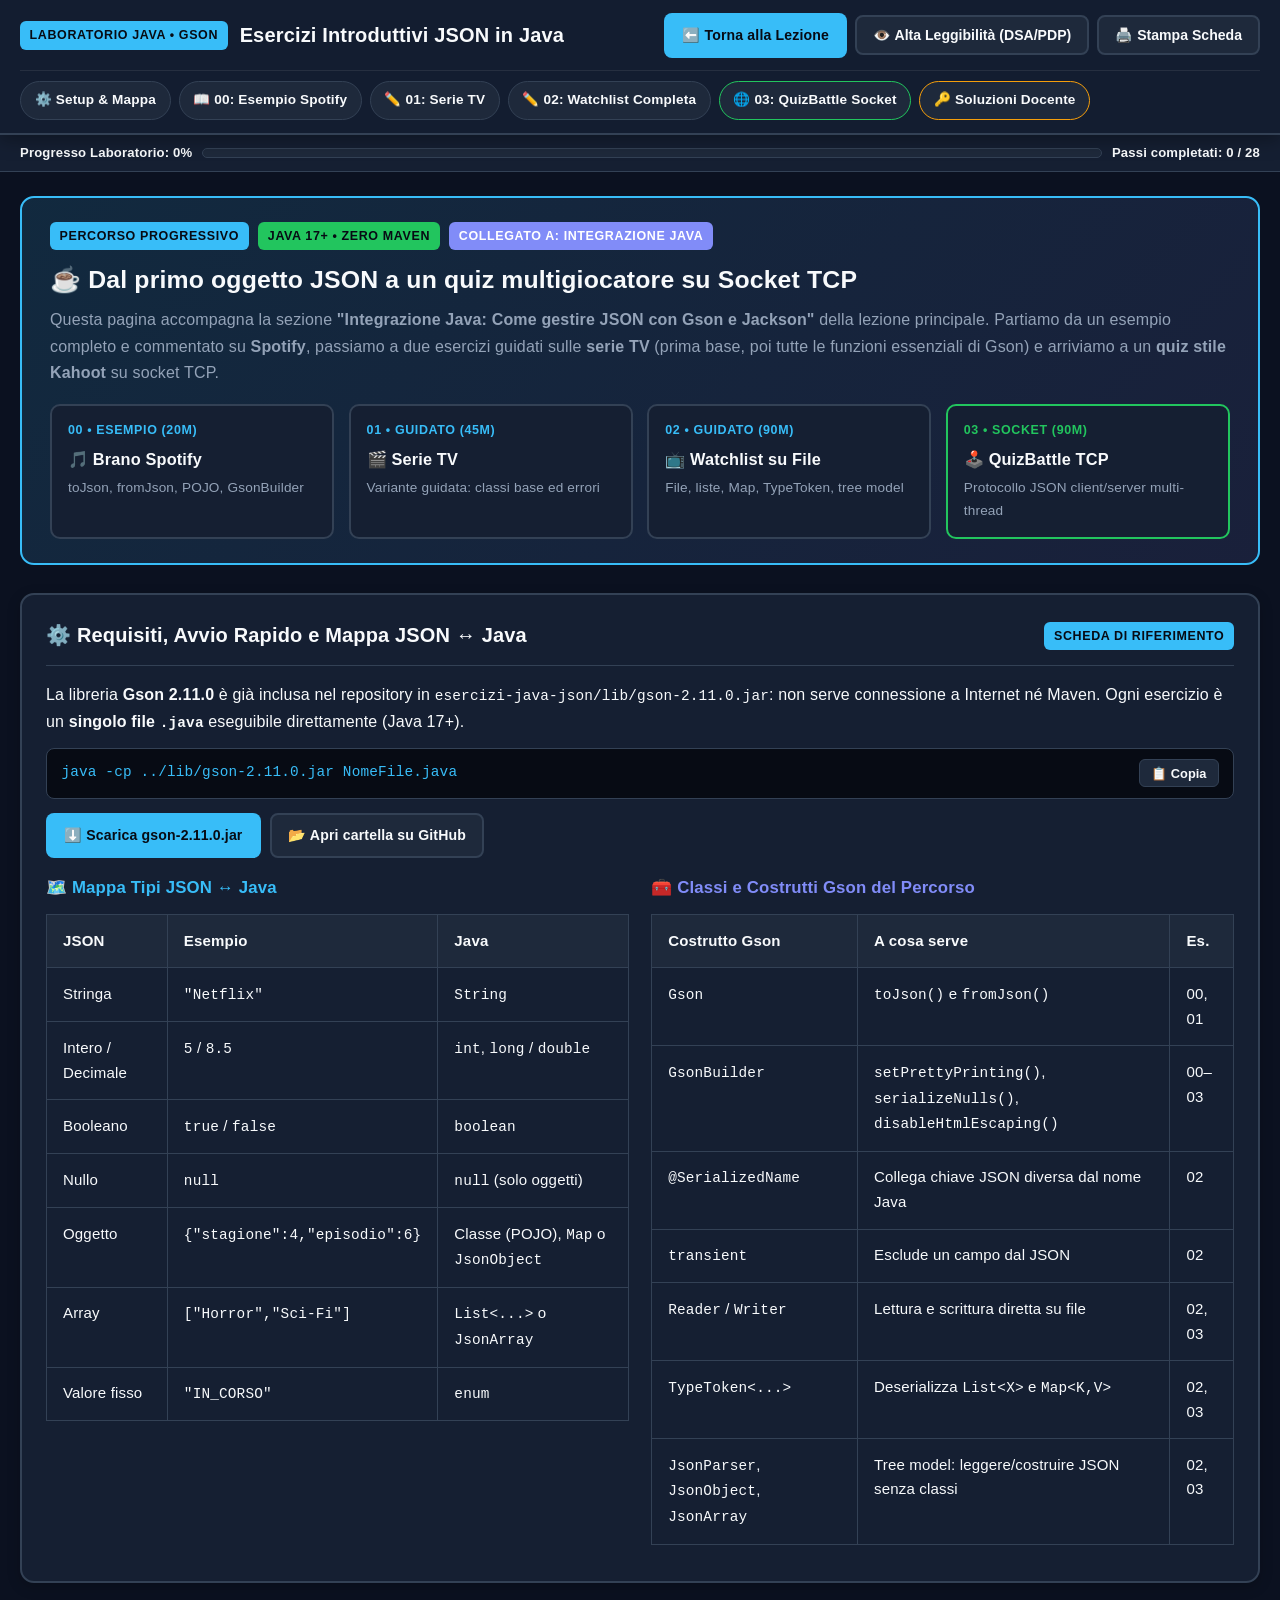
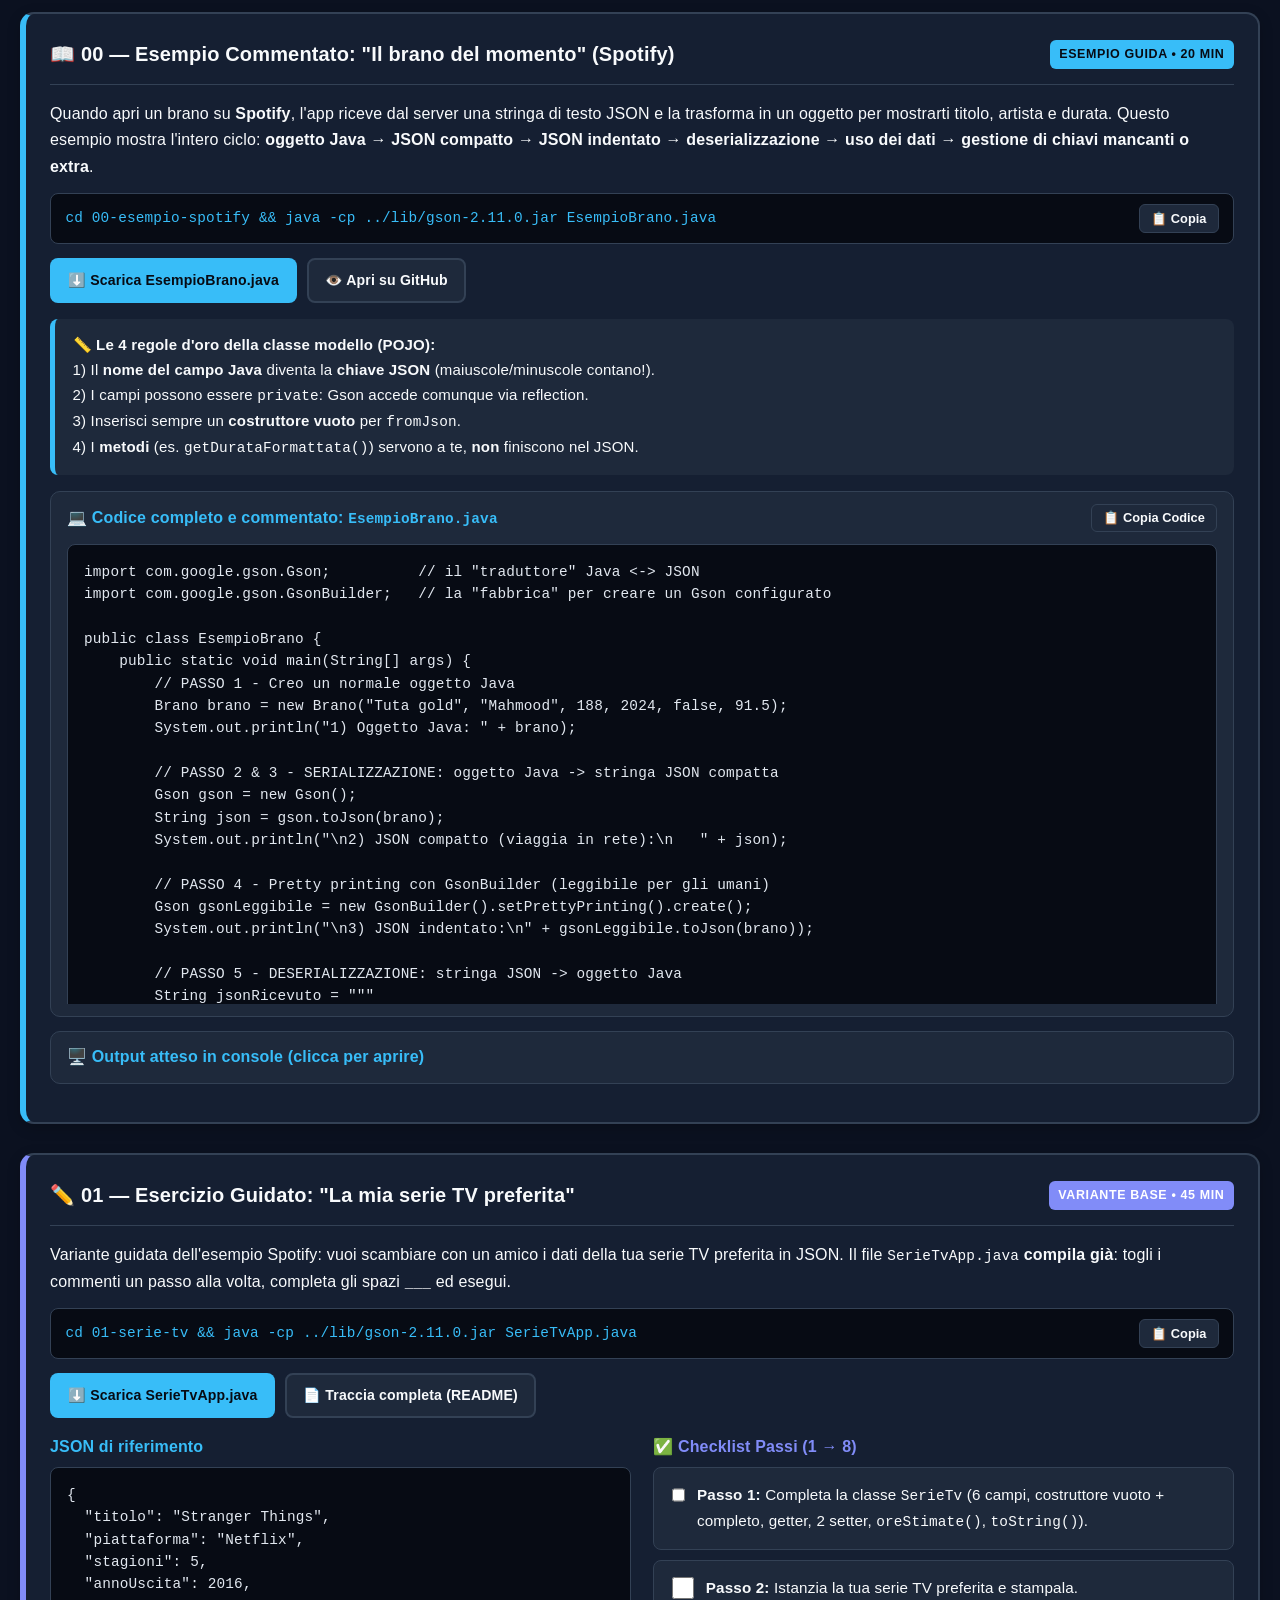
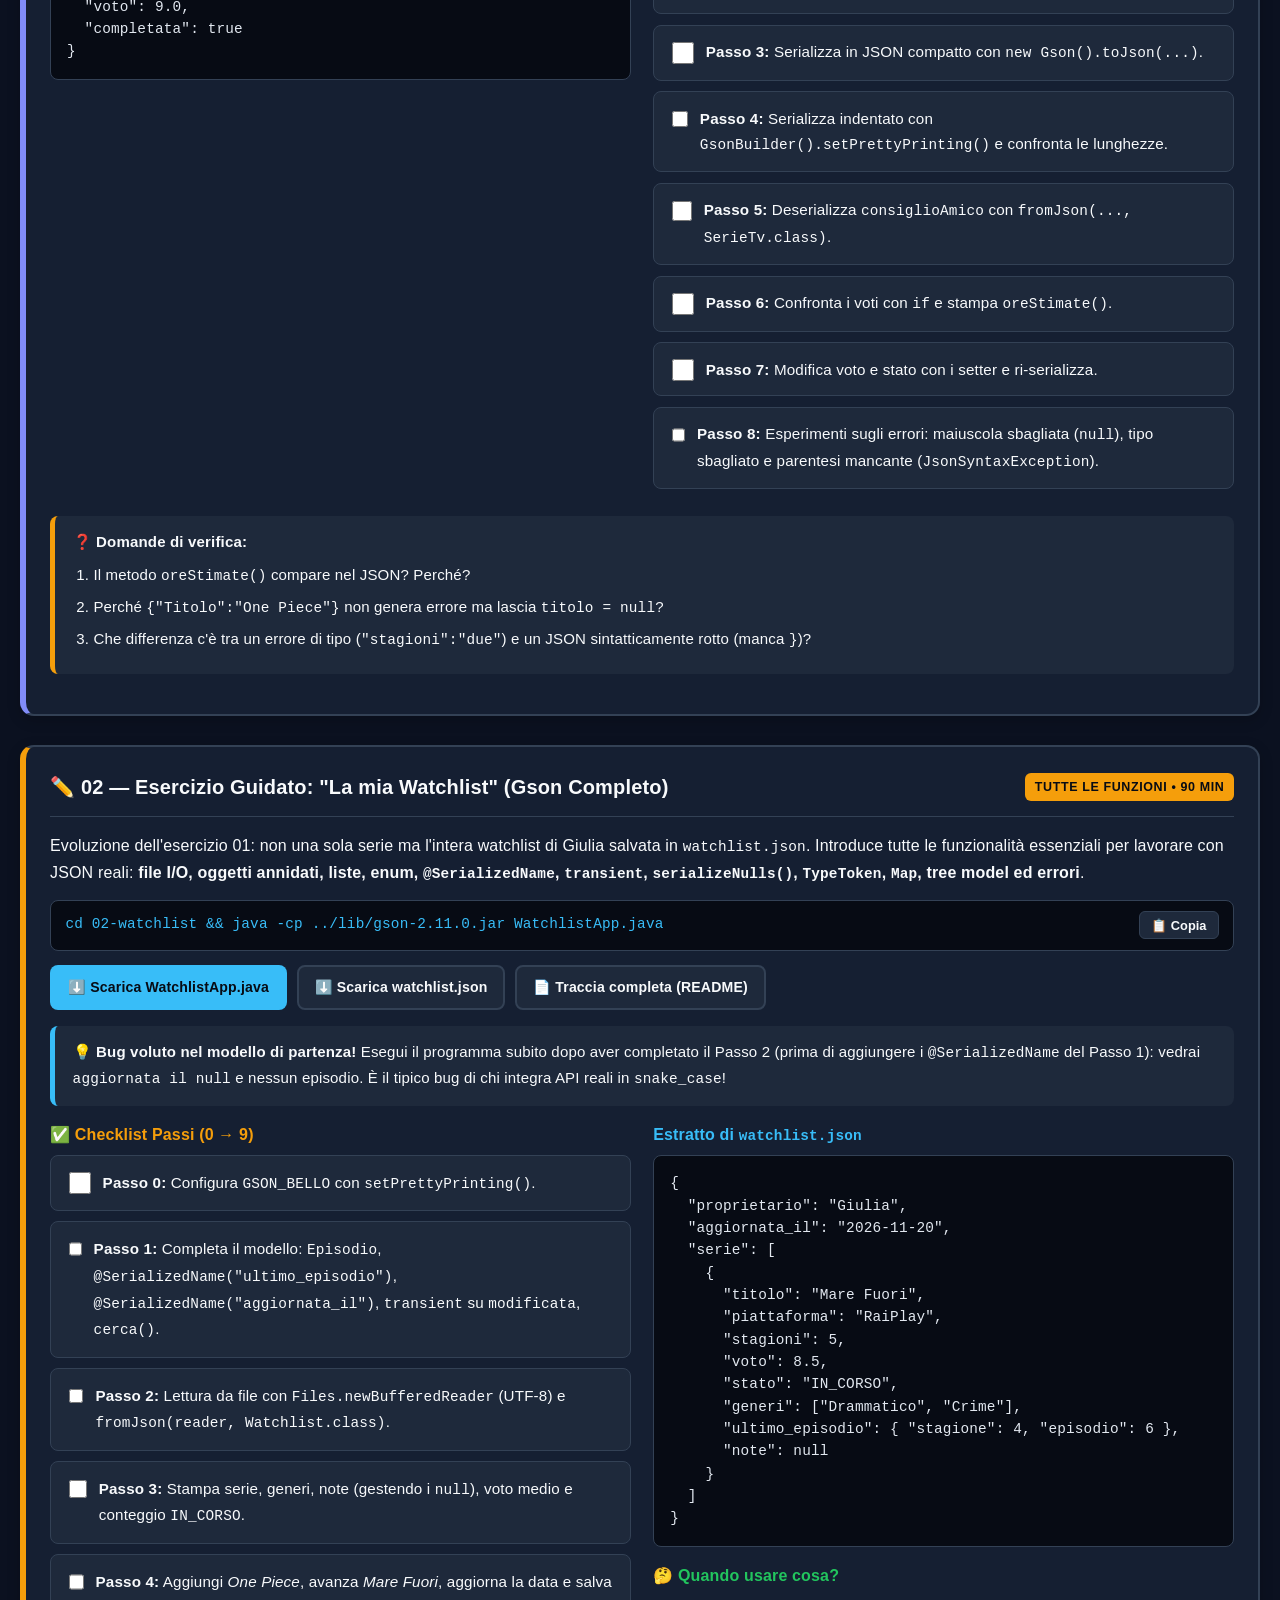
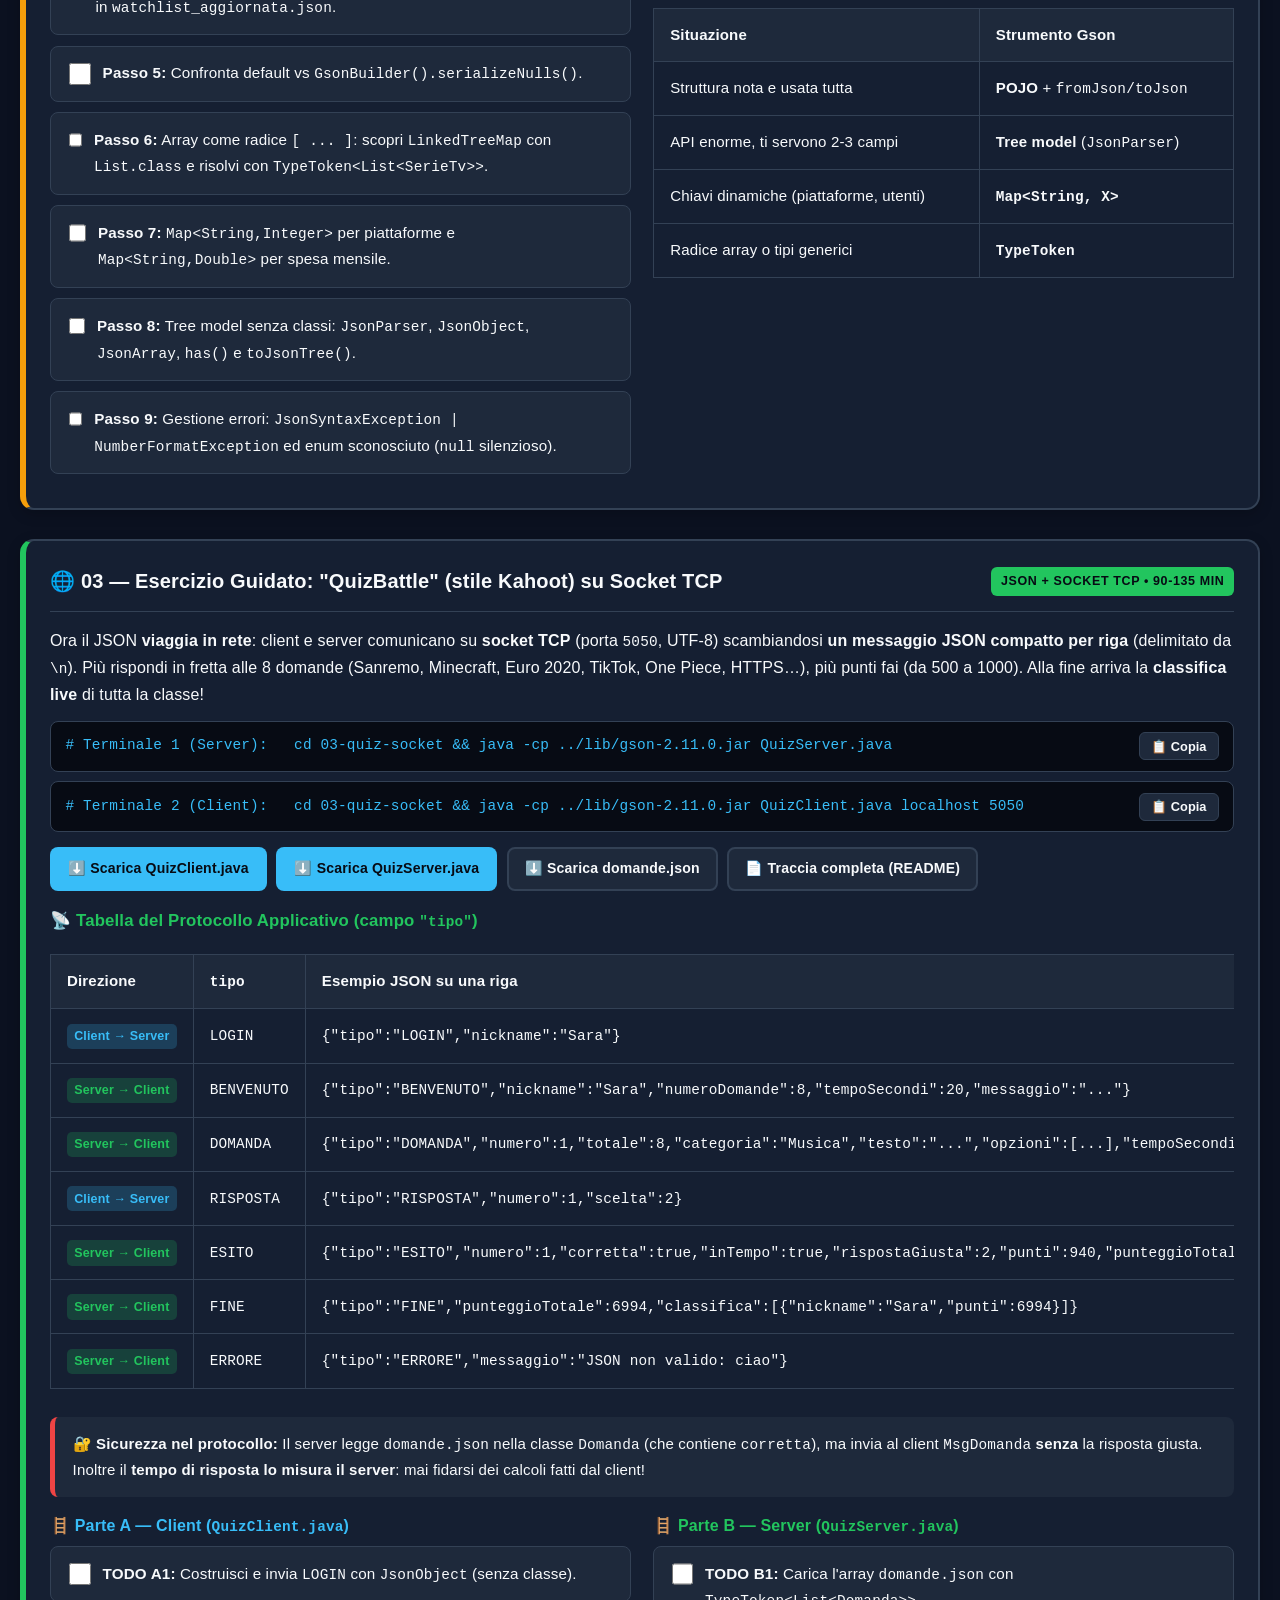
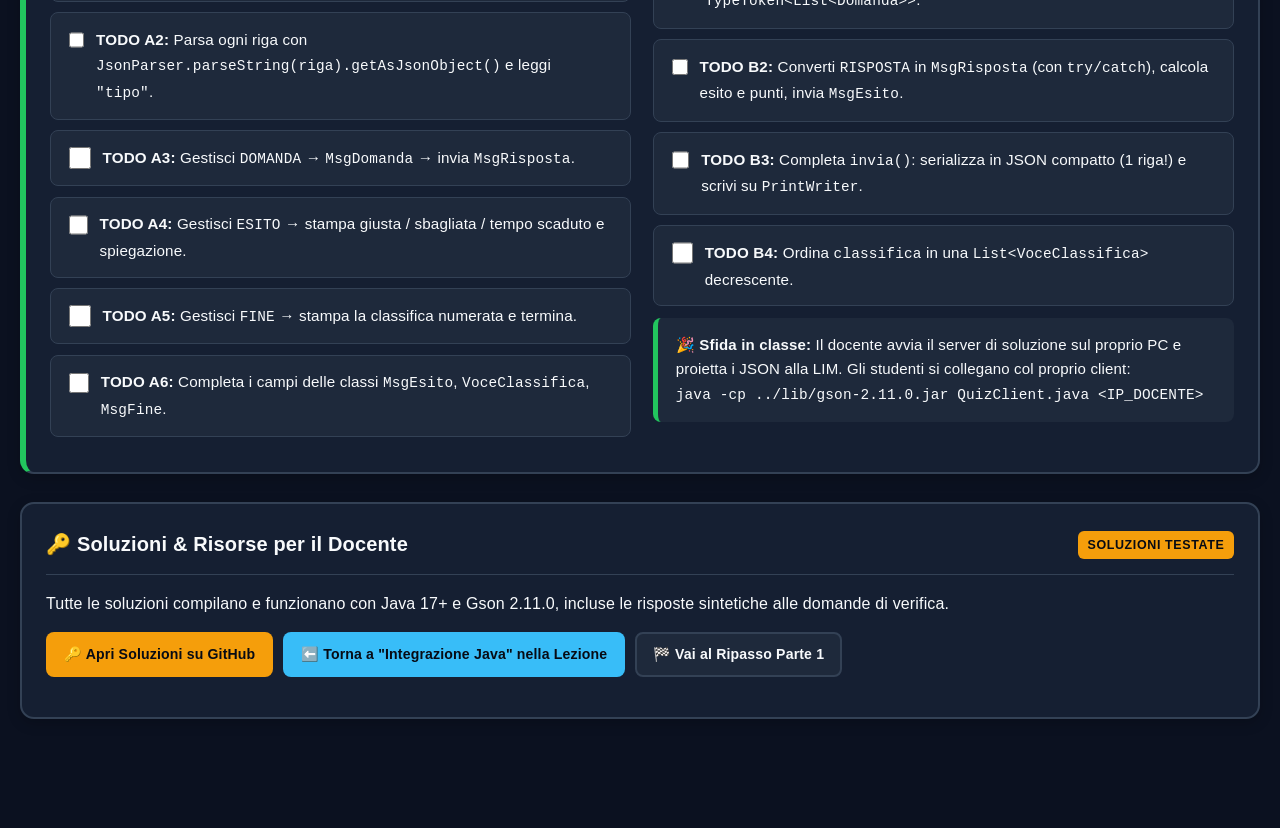
==== esercizi-java-json.html @ bb35f283 "Feat: Add esercizi-java-json.html linked from index.html + fix nested classes and JSON error handlin" ====
<!DOCTYPE html>
<html lang="it">
<head>
  <meta charset="UTF-8" />
  <meta name="viewport" content="width=device-width, initial-scale=1.0, maximum-scale=5.0" />
  <title>TPSIT 5ª — Laboratorio Esercizi JSON in Java (Gson & Socket)</title>
  <link rel="stylesheet" href="styles.css" />
  <style>
    /* Stili dedicati alla pagina del laboratorio Java + Gson (compatibili con high-legibility) */
    .lab-hero {
      background: linear-gradient(135deg, rgba(56, 189, 248, 0.14), rgba(129, 140, 248, 0.12));
      border: 2px solid var(--accent-blue);
      border-radius: 14px;
      padding: 1.5rem 1.75rem;
      margin: 1.1rem 0 1.8rem;
    }
    .lab-flow {
      display: grid;
      grid-template-columns: repeat(4, 1fr);
      gap: 0.9rem;
      margin-top: 1.1rem;
    }
    .lab-step-pill {
      background: var(--bg-card);
      border: 2px solid var(--border-color);
      border-radius: 10px;
      padding: 0.9rem 1rem;
      text-decoration: none;
      color: var(--text-main);
      transition: transform 0.15s ease, border-color 0.15s ease;
      display: flex;
      flex-direction: column;
      gap: 0.3rem;
    }
    .lab-step-pill:hover {
      border-color: var(--accent-blue);
      transform: translateY(-2px);
    }
    .lab-step-num {
      font-size: 0.78rem;
      font-weight: 800;
      text-transform: uppercase;
      color: var(--accent-blue);
      letter-spacing: 0.05em;
    }
    .lab-step-title {
      font-size: 1.02rem;
      font-weight: 800;
    }
    .lab-step-sub {
      font-size: 0.85rem;
      color: var(--text-muted);
    }
    .cmd-bar {
      display: flex;
      align-items: center;
      justify-content: space-between;
      gap: 0.75rem;
      background: var(--bg-code);
      color: #38bdf8;
      border: 1px solid var(--border-color);
      border-radius: 8px;
      padding: 0.65rem 0.9rem;
      font-family: var(--font-mono);
      font-size: 0.9rem;
      overflow-x: auto;
      margin: 0.6rem 0;
    }
    .cmd-bar code {
      white-space: pre;
      background: transparent;
      color: #38bdf8;
    }
    .copy-btn {
      background: var(--bg-elevated);
      color: var(--text-main);
      border: 1px solid var(--border-color);
      border-radius: 6px;
      padding: 0.35rem 0.7rem;
      font-size: 0.8rem;
      font-weight: 700;
      cursor: pointer;
      flex-shrink: 0;
    }
    .copy-btn:hover {
      border-color: var(--accent-blue);
      color: var(--accent-blue);
    }
    .file-actions {
      display: flex;
      flex-wrap: wrap;
      gap: 0.6rem;
      margin: 0.9rem 0 1rem;
    }
    .data-table {
      width: 100%;
      border-collapse: collapse;
      margin: 0.8rem 0;
      font-size: 0.92rem;
    }
    .data-table th, .data-table td {
      border: 1px solid var(--border-color);
      padding: 0.6rem 0.75rem;
      text-align: left;
      vertical-align: top;
    }
    .data-table th {
      background: var(--bg-elevated);
      color: var(--accent-blue);
      font-weight: 800;
    }
    .table-scroll {
      overflow-x: auto;
    }
    .callout {
      border-left: 5px solid var(--accent-amber);
      background: var(--bg-elevated);
      border-radius: 8px;
      padding: 0.9rem 1.1rem;
      margin: 1rem 0;
      font-size: 0.94rem;
    }
    .callout.info { border-left-color: var(--accent-blue); }
    .callout.success { border-left-color: var(--accent-green); }
    .callout.danger { border-left-color: var(--accent-red); }
    details.code-disclosure {
      margin: 0.9rem 0;
      border: 1px solid var(--border-color);
      border-radius: 10px;
      background: var(--bg-elevated);
      padding: 0.75rem 1rem;
    }
    details.code-disclosure summary {
      cursor: pointer;
      font-weight: 800;
      color: var(--accent-blue);
      list-style: none;
      display: flex;
      align-items: center;
      justify-content: space-between;
      gap: 0.5rem;
    }
    details.code-disclosure summary::-webkit-details-marker { display: none; }
    .code-scroll {
      max-height: 460px;
      overflow: auto;
      margin-top: 0.75rem;
    }
    .proto-dir {
      display: inline-block;
      padding: 0.15rem 0.45rem;
      border-radius: 5px;
      font-weight: 800;
      font-size: 0.78rem;
      white-space: nowrap;
    }
    .proto-cs { background: rgba(56, 189, 248, 0.2); color: var(--accent-blue); }
    .proto-sc { background: rgba(34, 197, 94, 0.2); color: var(--accent-green); }
    .questions-list {
      padding-left: 1.3rem;
      margin-top: 0.5rem;
    }
    .questions-list li {
      margin-bottom: 0.4rem;
    }
    @media (max-width: 960px) {
      .lab-flow { grid-template-columns: repeat(2, 1fr); }
    }
    @media (max-width: 640px) {
      .lab-flow { grid-template-columns: 1fr; }
    }
  </style>
</head>
<body>

  <!-- =======================================================================
       STICKY HEADER & NAVIGAZIONE RAPIDA
       ======================================================================= -->
  <header class="app-header">
    <div class="header-inner">
      <div class="header-top">
        <div class="brand-wrap">
          <span class="badge-tag">LABORATORIO JAVA • GSON</span>
          <h1>Esercizi Introduttivi JSON in Java</h1>
        </div>
        <div class="header-controls">
          <a href="index.html#integrazione-java-json" class="btn btn-primary" title="Torna alla sezione Integrazione Java della lezione">
            ⬅️ Torna alla Lezione
          </a>
          <button id="btnToggleLegibility" class="btn btn-secondary" type="button" title="Modalità Alta Leggibilità per PDP/DSA">
            👁️ Alta Leggibilità (DSA/PDP)
          </button>
          <button id="btnPrintWorksheet" class="btn btn-secondary" type="button" title="Stampa o Salva in PDF">
            🖨️ Stampa Scheda
          </button>
        </div>
      </div>

      <nav class="sticky-subnav" aria-label="Navigazione tra gli esercizi">
        <a href="#setup-mappa" class="nav-link-btn">⚙️ Setup &amp; Mappa</a>
        <a href="#esempio-00" class="nav-link-btn">📖 00: Esempio Spotify</a>
        <a href="#esercizio-01" class="nav-link-btn">✏️ 01: Serie TV</a>
        <a href="#esercizio-02" class="nav-link-btn">✏️ 02: Watchlist Completa</a>
        <a href="#esercizio-03" class="nav-link-btn" style="border-color: var(--accent-green);">🌐 03: QuizBattle Socket</a>
        <a href="#docente" class="nav-link-btn" style="border-color: var(--accent-amber);">🔑 Soluzioni Docente</a>
      </nav>
    </div>
  </header>

  <!-- BARRA AVANZAMENTO CHECKLIST ESERCIZI -->
  <div class="global-progress-wrap">
    <div class="progress-inner">
      <span id="labProgressLabel">Progresso Laboratorio: <strong>0%</strong></span>
      <div class="progress-track" aria-label="Progresso passi completati">
        <div id="labProgressBar" class="progress-bar-fill"></div>
      </div>
      <span id="labStepsBadge">Passi completati: 0 / 28</span>
    </div>
  </div>

  <main class="container">

    <!-- HERO INTRODUTTIVO -->
    <section class="lab-hero">
      <div class="part-meta">
        <span class="badge-tag">PERCORSO PROGRESSIVO</span>
        <span class="badge-tag" style="background: var(--accent-green); color: #070b14;">JAVA 17+ • ZERO MAVEN</span>
        <span class="badge-tag" style="background: var(--accent-indigo); color: #ffffff;">COLLEGATO A: INTEGRAZIONE JAVA</span>
      </div>
      <h2 class="part-title">☕ Dal primo oggetto JSON a un quiz multigiocatore su Socket TCP</h2>
      <p class="part-desc">
        Questa pagina accompagna la sezione <strong>"Integrazione Java: Come gestire JSON con Gson e Jackson"</strong> della lezione principale.
        Partiamo da un esempio completo e commentato su <strong>Spotify</strong>, passiamo a due esercizi guidati sulle <strong>serie TV</strong> (prima base, poi tutte le funzioni essenziali di Gson) e arriviamo a un <strong>quiz stile Kahoot</strong> su socket TCP.
      </p>

      <div class="lab-flow">
        <a href="#esempio-00" class="lab-step-pill">
          <span class="lab-step-num">00 • Esempio (20m)</span>
          <span class="lab-step-title">🎵 Brano Spotify</span>
          <span class="lab-step-sub">toJson, fromJson, POJO, GsonBuilder</span>
        </a>
        <a href="#esercizio-01" class="lab-step-pill">
          <span class="lab-step-num">01 • Guidato (45m)</span>
          <span class="lab-step-title">🎬 Serie TV</span>
          <span class="lab-step-sub">Variante guidata: classi base ed errori</span>
        </a>
        <a href="#esercizio-02" class="lab-step-pill">
          <span class="lab-step-num">02 • Guidato (90m)</span>
          <span class="lab-step-title">📺 Watchlist su File</span>
          <span class="lab-step-sub">File, liste, Map, TypeToken, tree model</span>
        </a>
        <a href="#esercizio-03" class="lab-step-pill" style="border-color: var(--accent-green);">
          <span class="lab-step-num" style="color: var(--accent-green);">03 • Socket (90m)</span>
          <span class="lab-step-title">🕹️ QuizBattle TCP</span>
          <span class="lab-step-sub">Protocollo JSON client/server multi-thread</span>
        </a>
      </div>
    </section>

    <!-- =======================================================================
         SETUP E MAPPA DI RIFERIMENTO
         ======================================================================= -->
    <section id="setup-mappa" class="card">
      <div class="card-header">
        <h2 class="card-title">⚙️ Requisiti, Avvio Rapido e Mappa JSON ↔ Java</h2>
        <span class="badge-tag">SCHEDA DI RIFERIMENTO</span>
      </div>

      <p style="margin-bottom: 0.75rem;">
        La libreria <strong>Gson 2.11.0</strong> è già inclusa nel repository in <code>esercizi-java-json/lib/gson-2.11.0.jar</code>: non serve connessione a Internet né Maven.
        Ogni esercizio è un <strong>singolo file <code>.java</code></strong> eseguibile direttamente (Java 17+).
      </p>

      <div class="cmd-bar">
        <code id="cmdBase">java -cp ../lib/gson-2.11.0.jar NomeFile.java</code>
        <button class="copy-btn" type="button" data-copy="cmdBase">📋 Copia</button>
      </div>

      <div class="file-actions">
        <a class="btn btn-primary" href="esercizi-java-json/lib/gson-2.11.0.jar" download>⬇️ Scarica gson-2.11.0.jar</a>
        <a class="btn btn-secondary" href="https://github.com/Amarte81/tpsit-5-json-markdown-xml/tree/main/esercizi-java-json" target="_blank" rel="noopener">📂 Apri cartella su GitHub</a>
      </div>

      <div class="grid-2" style="margin-top: 1rem;">
        <div class="table-scroll">
          <h3 style="font-size: 1.05rem; color: var(--accent-blue); margin-bottom: 0.4rem;">🗺️ Mappa Tipi JSON ↔ Java</h3>
          <table class="data-table">
            <thead>
              <tr><th>JSON</th><th>Esempio</th><th>Java</th></tr>
            </thead>
            <tbody>
              <tr><td>Stringa</td><td><code>"Netflix"</code></td><td><code>String</code></td></tr>
              <tr><td>Intero / Decimale</td><td><code>5</code> / <code>8.5</code></td><td><code>int</code>, <code>long</code> / <code>double</code></td></tr>
              <tr><td>Booleano</td><td><code>true</code> / <code>false</code></td><td><code>boolean</code></td></tr>
              <tr><td>Nullo</td><td><code>null</code></td><td><code>null</code> (solo oggetti)</td></tr>
              <tr><td>Oggetto</td><td><code>{"stagione":4,"episodio":6}</code></td><td>Classe (POJO), <code>Map</code> o <code>JsonObject</code></td></tr>
              <tr><td>Array</td><td><code>["Horror","Sci-Fi"]</code></td><td><code>List&lt;...&gt;</code> o <code>JsonArray</code></td></tr>
              <tr><td>Valore fisso</td><td><code>"IN_CORSO"</code></td><td><code>enum</code></td></tr>
            </tbody>
          </table>
        </div>

        <div class="table-scroll">
          <h3 style="font-size: 1.05rem; color: var(--accent-indigo); margin-bottom: 0.4rem;">🧰 Classi e Costrutti Gson del Percorso</h3>
          <table class="data-table">
            <thead>
              <tr><th>Costrutto Gson</th><th>A cosa serve</th><th>Es.</th></tr>
            </thead>
            <tbody>
              <tr><td><code>Gson</code></td><td><code>toJson()</code> e <code>fromJson()</code></td><td>00, 01</td></tr>
              <tr><td><code>GsonBuilder</code></td><td><code>setPrettyPrinting()</code>, <code>serializeNulls()</code>, <code>disableHtmlEscaping()</code></td><td>00–03</td></tr>
              <tr><td><code>@SerializedName</code></td><td>Collega chiave JSON diversa dal nome Java</td><td>02</td></tr>
              <tr><td><code>transient</code></td><td>Esclude un campo dal JSON</td><td>02</td></tr>
              <tr><td><code>Reader</code> / <code>Writer</code></td><td>Lettura e scrittura diretta su file</td><td>02, 03</td></tr>
              <tr><td><code>TypeToken&lt;...&gt;</code></td><td>Deserializza <code>List&lt;X&gt;</code> e <code>Map&lt;K,V&gt;</code></td><td>02, 03</td></tr>
              <tr><td><code>JsonParser</code>, <code>JsonObject</code>, <code>JsonArray</code></td><td>Tree model: leggere/costruire JSON senza classi</td><td>02, 03</td></tr>
            </tbody>
          </table>
        </div>
      </div>
    </section>

    <!-- =======================================================================
         00 — ESEMPIO COMMENTATO COMPLETO (SPOTIFY)
         ======================================================================= -->
    <section id="esempio-00" class="card" style="border-left: 6px solid var(--accent-blue);">
      <div class="card-header">
        <h2 class="card-title">📖 00 — Esempio Commentato: "Il brano del momento" (Spotify)</h2>
        <span class="badge-tag">ESEMPIO GUIDA • 20 MIN</span>
      </div>

      <p style="margin-bottom: 0.8rem;">
        Quando apri un brano su <strong>Spotify</strong>, l'app riceve dal server una stringa di testo JSON e la trasforma in un oggetto per mostrarti titolo, artista e durata.
        Questo esempio mostra l'intero ciclo: <strong>oggetto Java → JSON compatto → JSON indentato → deserializzazione → uso dei dati → gestione di chiavi mancanti o extra</strong>.
      </p>

      <div class="cmd-bar">
        <code id="cmd00">cd 00-esempio-spotify &amp;&amp; java -cp ../lib/gson-2.11.0.jar EsempioBrano.java</code>
        <button class="copy-btn" type="button" data-copy="cmd00">📋 Copia</button>
      </div>

      <div class="file-actions">
        <a class="btn btn-primary" href="esercizi-java-json/00-esempio-spotify/EsempioBrano.java" download>⬇️ Scarica EsempioBrano.java</a>
        <a class="btn btn-secondary" href="https://github.com/Amarte81/tpsit-5-json-markdown-xml/blob/main/esercizi-java-json/00-esempio-spotify/EsempioBrano.java" target="_blank" rel="noopener">👁️ Apri su GitHub</a>
      </div>

      <div class="callout info">
        <strong>📏 Le 4 regole d'oro della classe modello (POJO):</strong><br />
        1) Il <strong>nome del campo Java</strong> diventa la <strong>chiave JSON</strong> (maiuscole/minuscole contano!).<br />
        2) I campi possono essere <code>private</code>: Gson accede comunque via reflection.<br />
        3) Inserisci sempre un <strong>costruttore vuoto</strong> per <code>fromJson</code>.<br />
        4) I <strong>metodi</strong> (es. <code>getDurataFormattata()</code>) servono a te, <strong>non</strong> finiscono nel JSON.
      </div>

      <details class="code-disclosure" open>
        <summary>
          <span>💻 Codice completo e commentato: <code>EsempioBrano.java</code></span>
          <button class="copy-btn" type="button" data-copy="codeEx00" onclick="event.stopPropagation()">📋 Copia Codice</button>
        </summary>
        <div class="code-scroll">
          <pre id="codeEx00" class="code-box">import com.google.gson.Gson;          // il "traduttore" Java &lt;-&gt; JSON
import com.google.gson.GsonBuilder;   // la "fabbrica" per creare un Gson configurato

public class EsempioBrano {
    public static void main(String[] args) {
        // PASSO 1 - Creo un normale oggetto Java
        Brano brano = new Brano("Tuta gold", "Mahmood", 188, 2024, false, 91.5);
        System.out.println("1) Oggetto Java: " + brano);

        // PASSO 2 &amp; 3 - SERIALIZZAZIONE: oggetto Java -&gt; stringa JSON compatta
        Gson gson = new Gson();
        String json = gson.toJson(brano);
        System.out.println("\n2) JSON compatto (viaggia in rete):\n   " + json);

        // PASSO 4 - Pretty printing con GsonBuilder (leggibile per gli umani)
        Gson gsonLeggibile = new GsonBuilder().setPrettyPrinting().create();
        System.out.println("\n3) JSON indentato:\n" + gsonLeggibile.toJson(brano));

        // PASSO 5 - DESERIALIZZAZIONE: stringa JSON -&gt; oggetto Java
        String jsonRicevuto = """
                {
                  "titolo": "30\u00b0C",
                  "artista": "ANNA",
                  "durataSecondi": 147,
                  "annoUscita": 2024,
                  "esplicito": true,
                  "popolarita": 89.0
                }
                """;
        Brano ricevuto = gson.fromJson(jsonRicevuto, Brano.class);
        System.out.println("\n4) Oggetto ricostruito: " + ricevuto);

        // PASSO 6 - Ora e' un normale oggetto Java: uso getter, metodi, if...
        System.out.println("   Durata: " + ricevuto.getDurataFormattata()
                + " | Esplicito? " + (ricevuto.isEsplicito() ? "si' [E]" : "no"));

        // PASSO 7 - Chiavi extra ignorate ("genere"), chiavi mancanti -&gt; default (0/false/null)
        String jsonIncompleto = "{\"titolo\":\"Espresso\",\"artista\":\"Sabrina Carpenter\",\"genere\":\"pop\"}";
        Brano parziale = gson.fromJson(jsonIncompleto, Brano.class);
        System.out.println("\n6) JSON incompleto: " + parziale);
    }
}

class Brano {
    private String titolo;
    private String artista;
    private int durataSecondi;
    private int annoUscita;
    private boolean esplicito;
    private double popolarita;

    public Brano() {} // Costruttore vuoto usato da Gson

    public Brano(String titolo, String artista, int durataSecondi,
                 int annoUscita, boolean esplicito, double popolarita) {
        this.titolo = titolo; this.artista = artista;
        this.durataSecondi = durataSecondi; this.annoUscita = annoUscita;
        this.esplicito = esplicito; this.popolarita = popolarita;
    }

    public String getDurataFormattata() {
        return String.format("%d:%02d", durataSecondi / 60, durataSecondi % 60);
    }
    public String getTitolo() { return titolo; }
    public boolean isEsplicito() { return esplicito; }
    public double getPopolarita() { return popolarita; }

    @Override
    public String toString() {
        return "Brano[" + titolo + " - " + artista + ", " + getDurataFormattata() + "]";
    }
}</pre>
        </div>
      </details>

      <details class="code-disclosure">
        <summary>🖥️ Output atteso in console (clicca per aprire)</summary>
        <pre class="code-box" style="margin-top: 0.7rem;">1) Oggetto Java (stampato con toString):
   Brano[Tuta gold - Mahmood, 3:08, 2024, esplicito=false, popolarita=91.5]

2) JSON compatto (e' quello che viaggia in rete):
   {"titolo":"Tuta gold","artista":"Mahmood","durataSecondi":188,"annoUscita":2024,"esplicito":false,"popolarita":91.5}

4) Oggetto ricostruito dal JSON ricevuto:
   Brano[30°C - ANNA, 2:27, 2024, esplicito=true, popolarita=89.0]

6) JSON incompleto / con campi extra:
   Brano[Espresso - Sabrina Carpenter, 0:00, 0, esplicito=false, popolarita=0.0]</pre>
      </details>
    </section>

    <!-- =======================================================================
         01 — ESERCIZIO GUIDATO 1: LA MIA SERIE TV PREFERITA
         ======================================================================= -->
    <section id="esercizio-01" class="card" style="border-left: 6px solid var(--accent-indigo);">
      <div class="card-header">
        <h2 class="card-title">✏️ 01 — Esercizio Guidato: "La mia serie TV preferita"</h2>
        <span class="badge-tag" style="background: var(--accent-indigo); color: #ffffff;">VARIANTE BASE • 45 MIN</span>
      </div>

      <p style="margin-bottom: 0.8rem;">
        Variante guidata dell'esempio Spotify: vuoi scambiare con un amico i dati della tua serie TV preferita in JSON.
        Il file <code>SerieTvApp.java</code> <strong>compila già</strong>: togli i commenti un passo alla volta, completa gli spazi <code>___</code> ed esegui.
      </p>

      <div class="cmd-bar">
        <code id="cmd01">cd 01-serie-tv &amp;&amp; java -cp ../lib/gson-2.11.0.jar SerieTvApp.java</code>
        <button class="copy-btn" type="button" data-copy="cmd01">📋 Copia</button>
      </div>

      <div class="file-actions">
        <a class="btn btn-primary" href="esercizi-java-json/01-serie-tv/SerieTvApp.java" download>⬇️ Scarica SerieTvApp.java</a>
        <a class="btn btn-secondary" href="https://github.com/Amarte81/tpsit-5-json-markdown-xml/blob/main/esercizi-java-json/01-serie-tv/README.md" target="_blank" rel="noopener">📄 Traccia completa (README)</a>
      </div>

      <div class="grid-2">
        <div>
          <h3 style="font-size: 1rem; color: var(--accent-blue); margin-bottom: 0.4rem;">JSON di riferimento</h3>
          <pre class="code-box">{
  "titolo": "Stranger Things",
  "piattaforma": "Netflix",
  "stagioni": 5,
  "annoUscita": 2016,
  "voto": 9.0,
  "completata": true
}</pre>
        </div>
        <div>
          <h3 style="font-size: 1rem; color: var(--accent-indigo); margin-bottom: 0.4rem;">✅ Checklist Passi (1 → 8)</h3>
          <label class="checklist-step"><input type="checkbox" class="lab-check" data-id="e1-1" /><span><strong>Passo 1:</strong> Completa la classe <code>SerieTv</code> (6 campi, costruttore vuoto + completo, getter, 2 setter, <code>oreStimate()</code>, <code>toString()</code>).</span></label>
          <label class="checklist-step"><input type="checkbox" class="lab-check" data-id="e1-2" /><span><strong>Passo 2:</strong> Istanzia la tua serie TV preferita e stampala.</span></label>
          <label class="checklist-step"><input type="checkbox" class="lab-check" data-id="e1-3" /><span><strong>Passo 3:</strong> Serializza in JSON compatto con <code>new Gson().toJson(...)</code>.</span></label>
          <label class="checklist-step"><input type="checkbox" class="lab-check" data-id="e1-4" /><span><strong>Passo 4:</strong> Serializza indentato con <code>GsonBuilder().setPrettyPrinting()</code> e confronta le lunghezze.</span></label>
          <label class="checklist-step"><input type="checkbox" class="lab-check" data-id="e1-5" /><span><strong>Passo 5:</strong> Deserializza <code>consiglioAmico</code> con <code>fromJson(..., SerieTv.class)</code>.</span></label>
          <label class="checklist-step"><input type="checkbox" class="lab-check" data-id="e1-6" /><span><strong>Passo 6:</strong> Confronta i voti con <code>if</code> e stampa <code>oreStimate()</code>.</span></label>
          <label class="checklist-step"><input type="checkbox" class="lab-check" data-id="e1-7" /><span><strong>Passo 7:</strong> Modifica voto e stato con i setter e ri-serializza.</span></label>
          <label class="checklist-step"><input type="checkbox" class="lab-check" data-id="e1-8" /><span><strong>Passo 8:</strong> Esperimenti sugli errori: maiuscola sbagliata (<code>null</code>), tipo sbagliato e parentesi mancante (<code>JsonSyntaxException</code>).</span></label>
        </div>
      </div>

      <div class="callout">
        <strong>❓ Domande di verifica:</strong>
        <ol class="questions-list">
          <li>Il metodo <code>oreStimate()</code> compare nel JSON? Perché?</li>
          <li>Perché <code>{"Titolo":"One Piece"}</code> non genera errore ma lascia <code>titolo = null</code>?</li>
          <li>Che differenza c'è tra un errore di tipo (<code>"stagioni":"due"</code>) e un JSON sintatticamente rotto (manca <code>}</code>)?</li>
        </ol>
      </div>
    </section>

    <!-- =======================================================================
         02 — ESERCIZIO GUIDATO 2: LA MIA WATCHLIST (FUNZIONI COMPLETE)
         ======================================================================= -->
    <section id="esercizio-02" class="card" style="border-left: 6px solid var(--accent-amber);">
      <div class="card-header">
        <h2 class="card-title">✏️ 02 — Esercizio Guidato: "La mia Watchlist" (Gson Completo)</h2>
        <span class="badge-tag" style="background: var(--accent-amber); color: #070b14;">TUTTE LE FUNZIONI • 90 MIN</span>
      </div>

      <p style="margin-bottom: 0.8rem;">
        Evoluzione dell'esercizio 01: non una sola serie ma l'intera watchlist di Giulia salvata in <code>watchlist.json</code>.
        Introduce tutte le funzionalità essenziali per lavorare con JSON reali: <strong>file I/O, oggetti annidati, liste, enum, <code>@SerializedName</code>, <code>transient</code>, <code>serializeNulls()</code>, <code>TypeToken</code>, <code>Map</code>, tree model ed errori</strong>.
      </p>

      <div class="cmd-bar">
        <code id="cmd02">cd 02-watchlist &amp;&amp; java -cp ../lib/gson-2.11.0.jar WatchlistApp.java</code>
        <button class="copy-btn" type="button" data-copy="cmd02">📋 Copia</button>
      </div>

      <div class="file-actions">
        <a class="btn btn-primary" href="esercizi-java-json/02-watchlist/WatchlistApp.java" download>⬇️ Scarica WatchlistApp.java</a>
        <a class="btn btn-secondary" href="esercizi-java-json/02-watchlist/watchlist.json" download>⬇️ Scarica watchlist.json</a>
        <a class="btn btn-secondary" href="https://github.com/Amarte81/tpsit-5-json-markdown-xml/blob/main/esercizi-java-json/02-watchlist/README.md" target="_blank" rel="noopener">📄 Traccia completa (README)</a>
      </div>

      <div class="callout info">
        <strong>💡 Bug voluto nel modello di partenza!</strong>
        Esegui il programma subito dopo aver completato il Passo 2 (prima di aggiungere i <code>@SerializedName</code> del Passo 1):
        vedrai <code>aggiornata il null</code> e nessun episodio. È il tipico bug di chi integra API reali in <code>snake_case</code>!
      </div>

      <div class="grid-2">
        <div>
          <h3 style="font-size: 1rem; color: var(--accent-amber); margin-bottom: 0.4rem;">✅ Checklist Passi (0 → 9)</h3>
          <label class="checklist-step"><input type="checkbox" class="lab-check" data-id="e2-0" /><span><strong>Passo 0:</strong> Configura <code>GSON_BELLO</code> con <code>setPrettyPrinting()</code>.</span></label>
          <label class="checklist-step"><input type="checkbox" class="lab-check" data-id="e2-1" /><span><strong>Passo 1:</strong> Completa il modello: <code>Episodio</code>, <code>@SerializedName("ultimo_episodio")</code>, <code>@SerializedName("aggiornata_il")</code>, <code>transient</code> su <code>modificata</code>, <code>cerca()</code>.</span></label>
          <label class="checklist-step"><input type="checkbox" class="lab-check" data-id="e2-2" /><span><strong>Passo 2:</strong> Lettura da file con <code>Files.newBufferedReader</code> (UTF-8) e <code>fromJson(reader, Watchlist.class)</code>.</span></label>
          <label class="checklist-step"><input type="checkbox" class="lab-check" data-id="e2-3" /><span><strong>Passo 3:</strong> Stampa serie, generi, note (gestendo i <code>null</code>), voto medio e conteggio <code>IN_CORSO</code>.</span></label>
          <label class="checklist-step"><input type="checkbox" class="lab-check" data-id="e2-4" /><span><strong>Passo 4:</strong> Aggiungi <em>One Piece</em>, avanza <em>Mare Fuori</em>, aggiorna la data e salva in <code>watchlist_aggiornata.json</code>.</span></label>
          <label class="checklist-step"><input type="checkbox" class="lab-check" data-id="e2-5" /><span><strong>Passo 5:</strong> Confronta default vs <code>GsonBuilder().serializeNulls()</code>.</span></label>
          <label class="checklist-step"><input type="checkbox" class="lab-check" data-id="e2-6" /><span><strong>Passo 6:</strong> Array come radice <code>[ ... ]</code>: scopri <code>LinkedTreeMap</code> con <code>List.class</code> e risolvi con <code>TypeToken&lt;List&lt;SerieTv&gt;&gt;</code>.</span></label>
          <label class="checklist-step"><input type="checkbox" class="lab-check" data-id="e2-7" /><span><strong>Passo 7:</strong> <code>Map&lt;String,Integer&gt;</code> per piattaforme e <code>Map&lt;String,Double&gt;</code> per spesa mensile.</span></label>
          <label class="checklist-step"><input type="checkbox" class="lab-check" data-id="e2-8" /><span><strong>Passo 8:</strong> Tree model senza classi: <code>JsonParser</code>, <code>JsonObject</code>, <code>JsonArray</code>, <code>has()</code> e <code>toJsonTree()</code>.</span></label>
          <label class="checklist-step"><input type="checkbox" class="lab-check" data-id="e2-9" /><span><strong>Passo 9:</strong> Gestione errori: <code>JsonSyntaxException | NumberFormatException</code> ed enum sconosciuto (<code>null</code> silenzioso).</span></label>
        </div>

        <div>
          <h3 style="font-size: 1rem; color: var(--accent-blue); margin-bottom: 0.4rem;">Estratto di <code>watchlist.json</code></h3>
          <pre class="code-box">{
  "proprietario": "Giulia",
  "aggiornata_il": "2026-11-20",
  "serie": [
    {
      "titolo": "Mare Fuori",
      "piattaforma": "RaiPlay",
      "stagioni": 5,
      "voto": 8.5,
      "stato": "IN_CORSO",
      "generi": ["Drammatico", "Crime"],
      "ultimo_episodio": { "stagione": 4, "episodio": 6 },
      "note": null
    }
  ]
}</pre>

          <h3 style="font-size: 1rem; color: var(--accent-green); margin: 1rem 0 0.4rem;">🤔 Quando usare cosa?</h3>
          <div class="table-scroll">
            <table class="data-table">
              <thead><tr><th>Situazione</th><th>Strumento Gson</th></tr></thead>
              <tbody>
                <tr><td>Struttura nota e usata tutta</td><td><strong>POJO</strong> + <code>fromJson/toJson</code></td></tr>
                <tr><td>API enorme, ti servono 2-3 campi</td><td><strong>Tree model</strong> (<code>JsonParser</code>)</td></tr>
                <tr><td>Chiavi dinamiche (piattaforme, utenti)</td><td><strong><code>Map&lt;String, X&gt;</code></strong></td></tr>
                <tr><td>Radice array o tipi generici</td><td><strong><code>TypeToken</code></strong></td></tr>
              </tbody>
            </table>
          </div>
        </div>
      </div>
    </section>

    <!-- =======================================================================
         03 — ESERCIZIO GUIDATO 3: QUIZBATTLE SU SOCKET TCP
         ======================================================================= -->
    <section id="esercizio-03" class="card" style="border-left: 6px solid var(--accent-green);">
      <div class="card-header">
        <h2 class="card-title">🌐 03 — Esercizio Guidato: "QuizBattle" (stile Kahoot) su Socket TCP</h2>
        <span class="badge-tag" style="background: var(--accent-green); color: #070b14;">JSON + SOCKET TCP • 90-135 MIN</span>
      </div>

      <p style="margin-bottom: 0.8rem;">
        Ora il JSON <strong>viaggia in rete</strong>: client e server comunicano su <strong>socket TCP</strong> (porta <code>5050</code>, UTF-8) scambiandosi <strong>un messaggio JSON compatto per riga</strong> (delimitato da <code>\n</code>).
        Più rispondi in fretta alle 8 domande (Sanremo, Minecraft, Euro 2020, TikTok, One Piece, HTTPS…), più punti fai (da 500 a 1000). Alla fine arriva la <strong>classifica live</strong> di tutta la classe!
      </p>

      <div class="cmd-bar">
        <code id="cmd03s"># Terminale 1 (Server):   cd 03-quiz-socket &amp;&amp; java -cp ../lib/gson-2.11.0.jar QuizServer.java</code>
        <button class="copy-btn" type="button" data-copy="cmd03s">📋 Copia</button>
      </div>
      <div class="cmd-bar">
        <code id="cmd03c"># Terminale 2 (Client):   cd 03-quiz-socket &amp;&amp; java -cp ../lib/gson-2.11.0.jar QuizClient.java localhost 5050</code>
        <button class="copy-btn" type="button" data-copy="cmd03c">📋 Copia</button>
      </div>

      <div class="file-actions">
        <a class="btn btn-primary" href="esercizi-java-json/03-quiz-socket/QuizClient.java" download>⬇️ Scarica QuizClient.java</a>
        <a class="btn btn-primary" href="esercizi-java-json/03-quiz-socket/QuizServer.java" download>⬇️ Scarica QuizServer.java</a>
        <a class="btn btn-secondary" href="esercizi-java-json/03-quiz-socket/domande.json" download>⬇️ Scarica domande.json</a>
        <a class="btn btn-secondary" href="https://github.com/Amarte81/tpsit-5-json-markdown-xml/blob/main/esercizi-java-json/03-quiz-socket/README.md" target="_blank" rel="noopener">📄 Traccia completa (README)</a>
      </div>

      <h3 style="font-size: 1.05rem; color: var(--accent-green); margin: 1rem 0 0.4rem;">📡 Tabella del Protocollo Applicativo (campo <code>"tipo"</code>)</h3>
      <div class="table-scroll">
        <table class="data-table">
          <thead>
            <tr><th>Direzione</th><th><code>tipo</code></th><th>Esempio JSON su una riga</th></tr>
          </thead>
          <tbody>
            <tr><td><span class="proto-dir proto-cs">Client → Server</span></td><td><code>LOGIN</code></td><td><code>{"tipo":"LOGIN","nickname":"Sara"}</code></td></tr>
            <tr><td><span class="proto-dir proto-sc">Server → Client</span></td><td><code>BENVENUTO</code></td><td><code>{"tipo":"BENVENUTO","nickname":"Sara","numeroDomande":8,"tempoSecondi":20,"messaggio":"..."}</code></td></tr>
            <tr><td><span class="proto-dir proto-sc">Server → Client</span></td><td><code>DOMANDA</code></td><td><code>{"tipo":"DOMANDA","numero":1,"totale":8,"categoria":"Musica","testo":"...","opzioni":[...],"tempoSecondi":20}</code></td></tr>
            <tr><td><span class="proto-dir proto-cs">Client → Server</span></td><td><code>RISPOSTA</code></td><td><code>{"tipo":"RISPOSTA","numero":1,"scelta":2}</code></td></tr>
            <tr><td><span class="proto-dir proto-sc">Server → Client</span></td><td><code>ESITO</code></td><td><code>{"tipo":"ESITO","numero":1,"corretta":true,"inTempo":true,"rispostaGiusta":2,"punti":940,"punteggioTotale":940,"tempoMs":2400,"spiegazione":"..."}</code></td></tr>
            <tr><td><span class="proto-dir proto-sc">Server → Client</span></td><td><code>FINE</code></td><td><code>{"tipo":"FINE","punteggioTotale":6994,"classifica":[{"nickname":"Sara","punti":6994}]}</code></td></tr>
            <tr><td><span class="proto-dir proto-sc">Server → Client</span></td><td><code>ERRORE</code></td><td><code>{"tipo":"ERRORE","messaggio":"JSON non valido: ciao"}</code></td></tr>
          </tbody>
        </table>
      </div>

      <div class="callout danger">
        <strong>🔐 Sicurezza nel protocollo:</strong> Il server legge <code>domande.json</code> nella classe <code>Domanda</code> (che contiene <code>corretta</code>), ma invia al client <code>MsgDomanda</code> <strong>senza</strong> la risposta giusta. Inoltre il <strong>tempo di risposta lo misura il server</strong>: mai fidarsi dei calcoli fatti dal client!
      </div>

      <div class="grid-2" style="margin-top: 1rem;">
        <div>
          <h3 style="font-size: 1rem; color: var(--accent-blue); margin-bottom: 0.4rem;">🪜 Parte A — Client (<code>QuizClient.java</code>)</h3>
          <label class="checklist-step"><input type="checkbox" class="lab-check" data-id="e3-a1" /><span><strong>TODO A1:</strong> Costruisci e invia <code>LOGIN</code> con <code>JsonObject</code> (senza classe).</span></label>
          <label class="checklist-step"><input type="checkbox" class="lab-check" data-id="e3-a2" /><span><strong>TODO A2:</strong> Parsa ogni riga con <code>JsonParser.parseString(riga).getAsJsonObject()</code> e leggi <code>"tipo"</code>.</span></label>
          <label class="checklist-step"><input type="checkbox" class="lab-check" data-id="e3-a3" /><span><strong>TODO A3:</strong> Gestisci <code>DOMANDA</code> → <code>MsgDomanda</code> → invia <code>MsgRisposta</code>.</span></label>
          <label class="checklist-step"><input type="checkbox" class="lab-check" data-id="e3-a4" /><span><strong>TODO A4:</strong> Gestisci <code>ESITO</code> → stampa giusta / sbagliata / tempo scaduto e spiegazione.</span></label>
          <label class="checklist-step"><input type="checkbox" class="lab-check" data-id="e3-a5" /><span><strong>TODO A5:</strong> Gestisci <code>FINE</code> → stampa la classifica numerata e termina.</span></label>
          <label class="checklist-step"><input type="checkbox" class="lab-check" data-id="e3-a6" /><span><strong>TODO A6:</strong> Completa i campi delle classi <code>MsgEsito</code>, <code>VoceClassifica</code>, <code>MsgFine</code>.</span></label>
        </div>

        <div>
          <h3 style="font-size: 1rem; color: var(--accent-green); margin-bottom: 0.4rem;">🪜 Parte B — Server (<code>QuizServer.java</code>)</h3>
          <label class="checklist-step"><input type="checkbox" class="lab-check" data-id="e3-b1" /><span><strong>TODO B1:</strong> Carica l'array <code>domande.json</code> con <code>TypeToken&lt;List&lt;Domanda&gt;&gt;</code>.</span></label>
          <label class="checklist-step"><input type="checkbox" class="lab-check" data-id="e3-b2" /><span><strong>TODO B2:</strong> Converti <code>RISPOSTA</code> in <code>MsgRisposta</code> (con <code>try/catch</code>), calcola esito e punti, invia <code>MsgEsito</code>.</span></label>
          <label class="checklist-step"><input type="checkbox" class="lab-check" data-id="e3-b3" /><span><strong>TODO B3:</strong> Completa <code>invia()</code>: serializza in JSON compatto (1 riga!) e scrivi su <code>PrintWriter</code>.</span></label>
          <label class="checklist-step"><input type="checkbox" class="lab-check" data-id="e3-b4" /><span><strong>TODO B4:</strong> Ordina <code>classifica</code> in una <code>List&lt;VoceClassifica&gt;</code> decrescente.</span></label>

          <div class="callout success" style="margin-top: 0.75rem;">
            <strong>🎉 Sfida in classe:</strong> Il docente avvia il server di soluzione sul proprio PC e proietta i JSON alla LIM. Gli studenti si collegano col proprio client:
            <br /><code>java -cp ../lib/gson-2.11.0.jar QuizClient.java &lt;IP_DOCENTE&gt;</code>
          </div>
        </div>
      </div>
    </section>

    <!-- =======================================================================
         AREA DOCENTE & RITORNO ALLA LEZIONE
         ======================================================================= -->
    <section id="docente" class="card">
      <div class="card-header">
        <h2 class="card-title">🔑 Soluzioni &amp; Risorse per il Docente</h2>
        <span class="badge-tag" style="background: var(--accent-amber); color: #070b14;">SOLUZIONI TESTATE</span>
      </div>
      <p style="margin-bottom: 0.9rem;">
        Tutte le soluzioni compilano e funzionano con Java 17+ e Gson 2.11.0, incluse le risposte sintetiche alle domande di verifica.
      </p>
      <div class="file-actions">
        <a class="btn btn-amber" href="https://github.com/Amarte81/tpsit-5-json-markdown-xml/tree/main/esercizi-java-json/soluzioni" target="_blank" rel="noopener">🔑 Apri Soluzioni su GitHub</a>
        <a class="btn btn-primary" href="index.html#integrazione-java-json">⬅️ Torna a "Integrazione Java" nella Lezione</a>
        <a class="btn btn-secondary" href="index.html#fine-parte-1">🏁 Vai al Ripasso Parte 1</a>
      </div>
    </section>

  </main>

  <script>
    (function () {
      // 1. Accessibilità DSA/PDP + Stampa
      const btnLeg = document.getElementById('btnToggleLegibility');
      const applyLeg = (high) => {
        document.body.classList.toggle('high-legibility', high);
        if (btnLeg) {
          btnLeg.textContent = high ? '🌙 Modalità Scura Standard' : '👁️ Alta Leggibilità (DSA/PDP)';
        }
      };
      try {
        if (localStorage.getItem('tpsit_high_legibility') === '1') applyLeg(true);
      } catch (e) {}
      if (btnLeg) {
        btnLeg.addEventListener('click', () => {
          const next = !document.body.classList.contains('high-legibility');
          applyLeg(next);
          try { localStorage.setItem('tpsit_high_legibility', next ? '1' : '0'); } catch (e) {}
        });
      }
      const btnPrint = document.getElementById('btnPrintWorksheet');
      if (btnPrint) btnPrint.addEventListener('click', () => window.print());

      // 2. Pulsanti Copia negli appunti
      document.querySelectorAll('.copy-btn').forEach((btn) => {
        btn.addEventListener('click', () => {
          const target = document.getElementById(btn.getAttribute('data-copy'));
          if (!target) return;
          const text = target.textContent;
          const done = () => {
            const old = btn.textContent;
            btn.textContent = '✅ Copiato!';
            setTimeout(() => { btn.textContent = old; }, 1600);
          };
          if (navigator.clipboard && navigator.clipboard.writeText) {
            navigator.clipboard.writeText(text).then(done).catch(() => {});
          }
        });
      });

      // 3. Checklist interattiva con salvataggio locale
      const checks = Array.from(document.querySelectorAll('.lab-check'));
      const bar = document.getElementById('labProgressBar');
      const lbl = document.getElementById('labProgressLabel');
      const badge = document.getElementById('labStepsBadge');
      const storageKey = 'tpsit_java_json_lab_checks';

      const loadState = () => {
        try { return JSON.parse(localStorage.getItem(storageKey) || '{}'); } catch (e) { return {}; }
      };
      const saveState = (state) => {
        try { localStorage.setItem(storageKey, JSON.stringify(state)); } catch (e) {}
      };
      const updateProgress = () => {
        const done = checks.filter((c) => c.checked).length;
        const pct = checks.length ? Math.round((done / checks.length) * 100) : 0;
        if (bar) bar.style.width = pct + '%';
        if (lbl) lbl.innerHTML = 'Progresso Laboratorio: <strong>' + pct + '%</strong>';
        if (badge) badge.textContent = 'Passi completati: ' + done + ' / ' + checks.length;
      };

      const state = loadState();
      checks.forEach((c) => {
        const id = c.getAttribute('data-id');
        if (state[id]) c.checked = true;
        c.addEventListener('change', () => {
          state[id] = c.checked;
          saveState(state);
          updateProgress();
        });
      });
      updateProgress();
    })();
  </script>
</body>
</html>
---- styles.css ----
:root {
  --bg-main: #0b1120;
  --bg-card: #151f32;
  --bg-elevated: #1e293b;
  --bg-code: #070b14;
  --text-main: #f8fafc;
  --text-muted: #94a3b8;
  --accent-blue: #38bdf8;
  --accent-indigo: #818cf8;
  --accent-green: #22c55e;
  --accent-amber: #f59e0b;
  --accent-red: #ef4444;
  --border-color: #334155;
  --font-sans: 'Segoe UI', Roboto, -apple-system, BlinkMacSystemFont, 'Helvetica Neue', Arial, sans-serif;
  --font-mono: 'Consolas', 'Courier New', monospace;
  --line-height-base: 1.65;
  --letter-spacing-base: 0.01em;
  --container-max-width: 1360px;
}

/* Modalità Alta Leggibilità / Accessibilità PDP-DSA */
body.high-legibility {
  --bg-main: #fcfbf9;
  --bg-card: #ffffff;
  --bg-elevated: #f1f5f9;
  --bg-code: #1e293b;
  --text-main: #090d16;
  --text-muted: #334155;
  --accent-blue: #0284c7;
  --accent-indigo: #4338ca;
  --accent-green: #15803d;
  --accent-amber: #b45309;
  --accent-red: #b91c1c;
  --border-color: #94a3b8;
  --line-height-base: 1.9;
  --letter-spacing-base: 0.04em;
  font-size: 17px;
}

* {
  box-sizing: border-box;
  margin: 0;
  padding: 0;
}

html {
  scroll-behavior: smooth;
}

body {
  font-family: var(--font-sans);
  background-color: var(--bg-main);
  color: var(--text-main);
  line-height: var(--line-height-base);
  letter-spacing: var(--letter-spacing-base);
  padding-bottom: 5rem;
  overflow-x: hidden;
}

/* Header & Top Bar Sticky */
.app-header {
  background: rgba(21, 31, 50, 0.95);
  backdrop-filter: blur(10px);
  border-bottom: 2px solid var(--border-color);
  position: sticky;
  top: 0;
  z-index: 1000;
  box-shadow: 0 4px 18px rgba(0, 0, 0, 0.35);
}

.header-inner {
  max-width: var(--container-max-width);
  margin: 0 auto;
  padding: 0.8rem 1.25rem;
}

.header-top {
  display: flex;
  flex-wrap: wrap;
  justify-content: space-between;
  align-items: center;
  gap: 0.85rem;
}

.brand-wrap {
  display: flex;
  align-items: center;
  gap: 0.75rem;
}

.badge-tag {
  background: var(--accent-blue);
  color: #070b14;
  font-weight: 800;
  font-size: 0.78rem;
  padding: 0.25rem 0.6rem;
  border-radius: 6px;
  text-transform: uppercase;
  letter-spacing: 0.05em;
  display: inline-block;
}

.brand-wrap h1 {
  font-size: 1.25rem;
  font-weight: 800;
}

.header-controls {
  display: flex;
  flex-wrap: wrap;
  align-items: center;
  gap: 0.5rem;
}

/* Navigatore rapido tra le 3 parti con scorrimento fluido */
.sticky-subnav {
  display: flex;
  flex-wrap: wrap;
  gap: 0.5rem;
  margin-top: 0.75rem;
  padding-top: 0.65rem;
  border-top: 1px solid rgba(255, 255, 255, 0.08);
}

.nav-link-btn {
  background: var(--bg-elevated);
  color: var(--text-main);
  border: 1px solid var(--border-color);
  padding: 0.45rem 0.85rem;
  border-radius: 999px;
  font-size: 0.85rem;
  font-weight: 700;
  text-decoration: none;
  display: inline-flex;
  align-items: center;
  gap: 0.35rem;
  transition: all 0.2s ease;
}

.nav-link-btn:hover {
  background: var(--accent-blue);
  color: #070b14;
  border-color: var(--accent-blue);
}

/* Progress Global Header Bar */
.global-progress-wrap {
  background: var(--bg-card);
  border-bottom: 1px solid var(--border-color);
  padding: 0.45rem 1.25rem;
  font-size: 0.82rem;
  font-weight: 700;
}

.progress-inner {
  max-width: var(--container-max-width);
  margin: 0 auto;
  display: flex;
  flex-wrap: wrap;
  justify-content: space-between;
  align-items: center;
  gap: 0.6rem;
}

.progress-track {
  flex-grow: 1;
  min-width: 140px;
  height: 10px;
  background: var(--bg-elevated);
  border-radius: 999px;
  overflow: hidden;
  border: 1px solid var(--border-color);
}

.progress-bar-fill {
  height: 100%;
  width: 0%;
  background: linear-gradient(90deg, var(--accent-blue), var(--accent-green));
  transition: width 0.35s ease;
}

/* Buttons */
.btn {
  font-family: var(--font-sans);
  font-weight: 700;
  font-size: 0.88rem;
  padding: 0.55rem 1rem;
  border-radius: 8px;
  border: 2px solid transparent;
  cursor: pointer;
  transition: all 0.15s ease;
  display: inline-flex;
  align-items: center;
  gap: 0.45rem;
  text-decoration: none;
  min-height: 40px;
}

.btn-secondary {
  background: var(--bg-elevated);
  color: var(--text-main);
  border-color: var(--border-color);
}

.btn-secondary:hover {
  border-color: var(--accent-blue);
  color: var(--accent-blue);
}

.btn-primary {
  background: var(--accent-blue);
  color: #070b14;
}

.btn-primary:hover {
  filter: brightness(1.15);
}

.btn-success {
  background: var(--accent-green);
  color: #ffffff;
}

.btn-success:hover {
  filter: brightness(1.1);
}

.btn-amber {
  background: var(--accent-amber);
  color: #070b14;
}

/* Container */
.container {
  max-width: var(--container-max-width);
  margin: 1.5rem auto 0;
  padding: 0 1.25rem;
}

/* Sezioni delle 3 Parti */
.lesson-part-section {
  margin-bottom: 4rem;
  position: relative;
}

/* Banner di Intestazione della Parte */
.part-header-banner {
  background: linear-gradient(135deg, rgba(30, 41, 59, 0.95), rgba(15, 23, 42, 0.98));
  border: 2px solid var(--border-color);
  border-left: 8px solid var(--accent-blue);
  border-radius: 14px;
  padding: 1.5rem 1.8rem;
  margin-bottom: 2rem;
  box-shadow: 0 6px 20px rgba(0, 0, 0, 0.25);
}

.part-header-banner.part-2 {
  border-left-color: var(--accent-indigo);
}

.part-header-banner.part-3 {
  border-left-color: var(--accent-green);
}

.part-meta {
  display: flex;
  flex-wrap: wrap;
  gap: 0.6rem;
  align-items: center;
  margin-bottom: 0.6rem;
}

.part-title {
  font-size: 1.55rem;
  font-weight: 800;
  margin-bottom: 0.4rem;
}

.part-desc {
  color: var(--text-muted);
  font-size: 1rem;
}

/* Card e Contenitori */
.card {
  background: var(--bg-card);
  border: 2px solid var(--border-color);
  border-radius: 14px;
  padding: 1.5rem;
  margin-bottom: 1.8rem;
  box-shadow: 0 4px 14px rgba(0, 0, 0, 0.2);
}

.card-header {
  display: flex;
  justify-content: space-between;
  align-items: center;
  flex-wrap: wrap;
  gap: 0.75rem;
  margin-bottom: 1rem;
  padding-bottom: 0.8rem;
  border-bottom: 1px solid var(--border-color);
}

.card-title {
  font-size: 1.25rem;
  font-weight: 800;
  display: flex;
  align-items: center;
  gap: 0.5rem;
}

/* Griglie responsive 16:9 PC e 9:16 Smartphone */
.grid-2 {
  display: grid;
  grid-template-columns: repeat(2, 1fr);
  gap: 1.4rem;
}

.grid-3 {
  display: grid;
  grid-template-columns: repeat(3, 1fr);
  gap: 1.25rem;
}

/* Case Study Box */
.case-study-box {
  background: var(--bg-elevated);
  border: 2px solid var(--border-color);
  border-radius: 12px;
  padding: 1.3rem;
  margin: 1.2rem 0;
}

.case-study-title {
  font-size: 1.15rem;
  font-weight: 800;
  color: var(--accent-blue);
  margin-bottom: 0.6rem;
  display: flex;
  align-items: center;
  gap: 0.5rem;
}

/* Mini-Test Checkpoint Interattivo durante lo scorrimento */
.mini-test-card {
  background: linear-gradient(135deg, rgba(30, 41, 59, 0.8), rgba(15, 23, 42, 0.9));
  border: 2px dashed var(--accent-amber);
  border-radius: 12px;
  padding: 1.3rem 1.5rem;
  margin: 1.5rem 0;
}

.mini-test-header {
  display: flex;
  justify-content: space-between;
  align-items: center;
  flex-wrap: wrap;
  gap: 0.6rem;
  margin-bottom: 0.85rem;
}

.mini-test-badge {
  background: var(--accent-amber);
  color: #070b14;
  font-weight: 800;
  font-size: 0.78rem;
  padding: 0.2rem 0.65rem;
  border-radius: 6px;
  text-transform: uppercase;
}

.mini-test-options {
  display: flex;
  flex-direction: column;
  gap: 0.65rem;
  margin-top: 0.9rem;
}

.mini-test-option {
  background: var(--bg-card);
  border: 2px solid var(--border-color);
  padding: 0.85rem 1rem;
  border-radius: 8px;
  cursor: pointer;
  display: flex;
  align-items: flex-start;
  gap: 0.75rem;
  font-size: 0.95rem;
  transition: all 0.15s ease;
}

.mini-test-option:hover {
  border-color: var(--accent-blue);
  background: var(--bg-elevated);
}

.mini-test-option input[type="radio"] {
  margin-top: 0.25rem;
  width: 18px;
  height: 18px;
  cursor: pointer;
}

.mini-test-feedback {
  margin-top: 0.9rem;
  padding: 0.8rem 1rem;
  border-radius: 8px;
  font-weight: 700;
  display: none;
}

/* Mockup Smartphone (per agganci visivi 9:16) */
.phone-mockup-frame {
  background: #070b14;
  border: 3px solid #475569;
  border-radius: 22px;
  padding: 1rem;
  box-shadow: 0 8px 24px rgba(0, 0, 0, 0.4);
  max-width: 420px;
  margin: 0 auto;
}

.phone-mockup-top {
  display: flex;
  justify-content: space-between;
  align-items: center;
  font-size: 0.78rem;
  color: #94a3b8;
  border-bottom: 1px solid #1e293b;
  padding-bottom: 0.4rem;
  margin-bottom: 0.8rem;
}

/* Visual Box Message Styles */
.msg-bubble {
  background: #1e293b;
  border-radius: 10px;
  padding: 0.85rem;
  margin-bottom: 0.6rem;
  border-left: 4px solid var(--accent-blue);
}

.msg-bubble.alert-err {
  background: #3f1d1d;
  border-left-color: var(--accent-red);
  color: #fca5a5;
  font-family: var(--font-mono);
  font-size: 0.85rem;
}

/* Code Blocks & Textareas */
pre, code, textarea.code-editor {
  font-family: var(--font-mono);
  font-size: 0.9rem;
}

.code-box {
  background: var(--bg-code);
  color: #e2e8f0;
  padding: 1rem;
  border-radius: 8px;
  border: 1px solid var(--border-color);
  overflow-x: auto;
  white-space: pre-wrap;
  word-break: break-word;
  line-height: 1.55;
}

textarea.code-editor {
  width: 100%;
  min-height: 200px;
  background: var(--bg-code);
  color: #38bdf8;
  border: 2px solid var(--border-color);
  border-radius: 8px;
  padding: 0.9rem;
  resize: vertical;
  line-height: 1.55;
}

textarea.code-editor:focus {
  outline: none;
  border-color: var(--accent-blue);
}

/* Banners Status */
.status-banner {
  padding: 0.9rem 1.1rem;
  border-radius: 8px;
  font-weight: 700;
  margin-top: 0.75rem;
  border-left: 6px solid;
}

.status-ok {
  background: rgba(34, 197, 94, 0.15);
  border-left-color: var(--accent-green);
  color: var(--text-main);
}

.status-error {
  background: rgba(239, 68, 68, 0.2);
  border-left-color: var(--accent-red);
  color: var(--text-main);
}

.status-warn {
  background: rgba(245, 158, 11, 0.2);
  border-left-color: var(--accent-amber);
  color: var(--text-main);
}

/* Accessible Tables */
.table-wrapper {
  overflow-x: auto;
  margin: 1rem 0;
  border-radius: 8px;
  border: 1px solid var(--border-color);
}

table.data-table {
  width: 100%;
  border-collapse: collapse;
  font-size: 0.94rem;
}

table.data-table th,
table.data-table td {
  border: 1px solid var(--border-color);
  padding: 0.85rem 1rem;
  text-align: left;
  vertical-align: top;
}

table.data-table th {
  background: var(--bg-elevated);
  font-weight: 800;
  color: var(--text-main);
}

/* Accessible Lists */
ul.accessible-list {
  list-style: disc;
  padding-left: 1.5rem;
}

ul.accessible-list li {
  margin-bottom: 0.65rem;
}

/* BANNER DI FINE PARTE & RIPASSO DENSO */
.end-part-milestone {
  background: linear-gradient(135deg, rgba(15, 23, 42, 0.98), rgba(30, 41, 59, 0.98));
  border: 3px solid var(--accent-blue);
  border-radius: 16px;
  padding: 2rem;
  margin: 3.5rem 0 2rem;
  box-shadow: 0 10px 30px rgba(0, 0, 0, 0.4);
}

.end-part-milestone.part-2-end {
  border-color: var(--accent-indigo);
}

.end-part-milestone.part-3-end {
  border-color: var(--accent-green);
}

.milestone-badge {
  display: inline-flex;
  align-items: center;
  gap: 0.5rem;
  background: var(--accent-blue);
  color: #070b14;
  font-weight: 900;
  font-size: 0.9rem;
  padding: 0.35rem 0.9rem;
  border-radius: 999px;
  text-transform: uppercase;
  letter-spacing: 0.05em;
  margin-bottom: 0.9rem;
}

.end-part-milestone.part-2-end .milestone-badge {
  background: var(--accent-indigo);
  color: #ffffff;
}

.end-part-milestone.part-3-end .milestone-badge {
  background: var(--accent-green);
  color: #ffffff;
}

.dense-review-box {
  background: var(--bg-card);
  border: 2px solid var(--border-color);
  border-radius: 12px;
  padding: 1.5rem;
  margin-top: 1.25rem;
}

.dense-review-title {
  font-size: 1.3rem;
  font-weight: 900;
  margin-bottom: 0.75rem;
  display: flex;
  align-items: center;
  gap: 0.5rem;
}

/* Checklist Steps (Passi di Ispezione) */
.checklist-step {
  display: flex;
  align-items: flex-start;
  gap: 0.75rem;
  background: var(--bg-elevated);
  padding: 0.85rem 1.1rem;
  border-radius: 8px;
  margin-bottom: 0.65rem;
  border: 1px solid var(--border-color);
  font-size: 0.95rem;
}

.checklist-step input[type="checkbox"] {
  width: 22px;
  height: 22px;
  margin-top: 0.15rem;
  cursor: pointer;
  accent-color: var(--accent-blue);
}

/* Inputs */
.input-field, select.input-field {
  width: 100%;
  padding: 0.7rem 0.9rem;
  border-radius: 8px;
  border: 2px solid var(--border-color);
  background: var(--bg-main);
  color: var(--text-main);
  font-family: var(--font-sans);
  font-size: 0.95rem;
  margin-top: 0.35rem;
}

.input-field:focus, select.input-field:focus {
  outline: none;
  border-color: var(--accent-blue);
}

/* Live Markdown Preview */
.md-preview {
  background: var(--bg-elevated);
  padding: 1.1rem 1.3rem;
  border-radius: 8px;
  border: 2px solid var(--border-color);
  min-height: 200px;
}

.md-preview h1, .md-preview h2, .md-preview h3 {
  margin-top: 0.5rem;
  margin-bottom: 0.5rem;
  color: var(--accent-blue);
}

.md-preview pre {
  background: #070b14;
  color: #38bdf8;
  padding: 0.75rem;
  border-radius: 6px;
  margin: 0.6rem 0;
  overflow-x: auto;
}

.md-preview code {
  background: rgba(56, 189, 248, 0.15);
  padding: 0.1rem 0.35rem;
  border-radius: 4px;
}

/* =========================================================================
   RESPONSIVITÀ COMPLETA: PC 16:9 & SMARTPHONE 9:16
   ========================================================================= */

/* Desktop / PC Widescreen (16:9) */
@media (min-width: 1024px) {
  .grid-2 {
    grid-template-columns: repeat(2, 1fr);
  }
  .grid-3 {
    grid-template-columns: repeat(3, 1fr);
  }
}

/* Tablet & Large Mobile */
@media (max-width: 1023px) {
  .grid-2, .grid-3 {
    grid-template-columns: 1fr;
  }
  .part-title {
    font-size: 1.35rem;
  }
}

/* Smartphone Portrait (9:16 - tipico schermo mobile 360x640, 390x844, 412x915) */
@media (max-width: 640px) {
  .container {
    padding: 0 0.85rem;
  }
  .header-inner {
    padding: 0.65rem 0.85rem;
  }
  .brand-wrap h1 {
    font-size: 1.05rem;
  }
  .card {
    padding: 1.1rem;
  }
  .btn {
    width: 100%;
    justify-content: center;
  }
  .sticky-subnav {
    overflow-x: auto;
    white-space: nowrap;
    flex-wrap: nowrap;
    padding-bottom: 0.4rem;
  }
  .sticky-subnav::-webkit-scrollbar {
    height: 4px;
  }
  .nav-link-btn {
    font-size: 0.78rem;
    padding: 0.4rem 0.65rem;
    flex-shrink: 0;
  }
  .end-part-milestone {
    padding: 1.25rem;
  }
  .phone-mockup-frame {
    max-width: 100%;
  }
}

/* Stampa */
@media print {
  .app-header, .global-progress-wrap, .no-print, .btn {
    display: none !important;
  }
  body {
    background: #ffffff !important;
    color: #000000 !important;
  }
  .card, .end-part-milestone, .case-study-box {
    border: 1px solid #000000 !important;
    box-shadow: none !important;
    page-break-inside: avoid;
  }
}
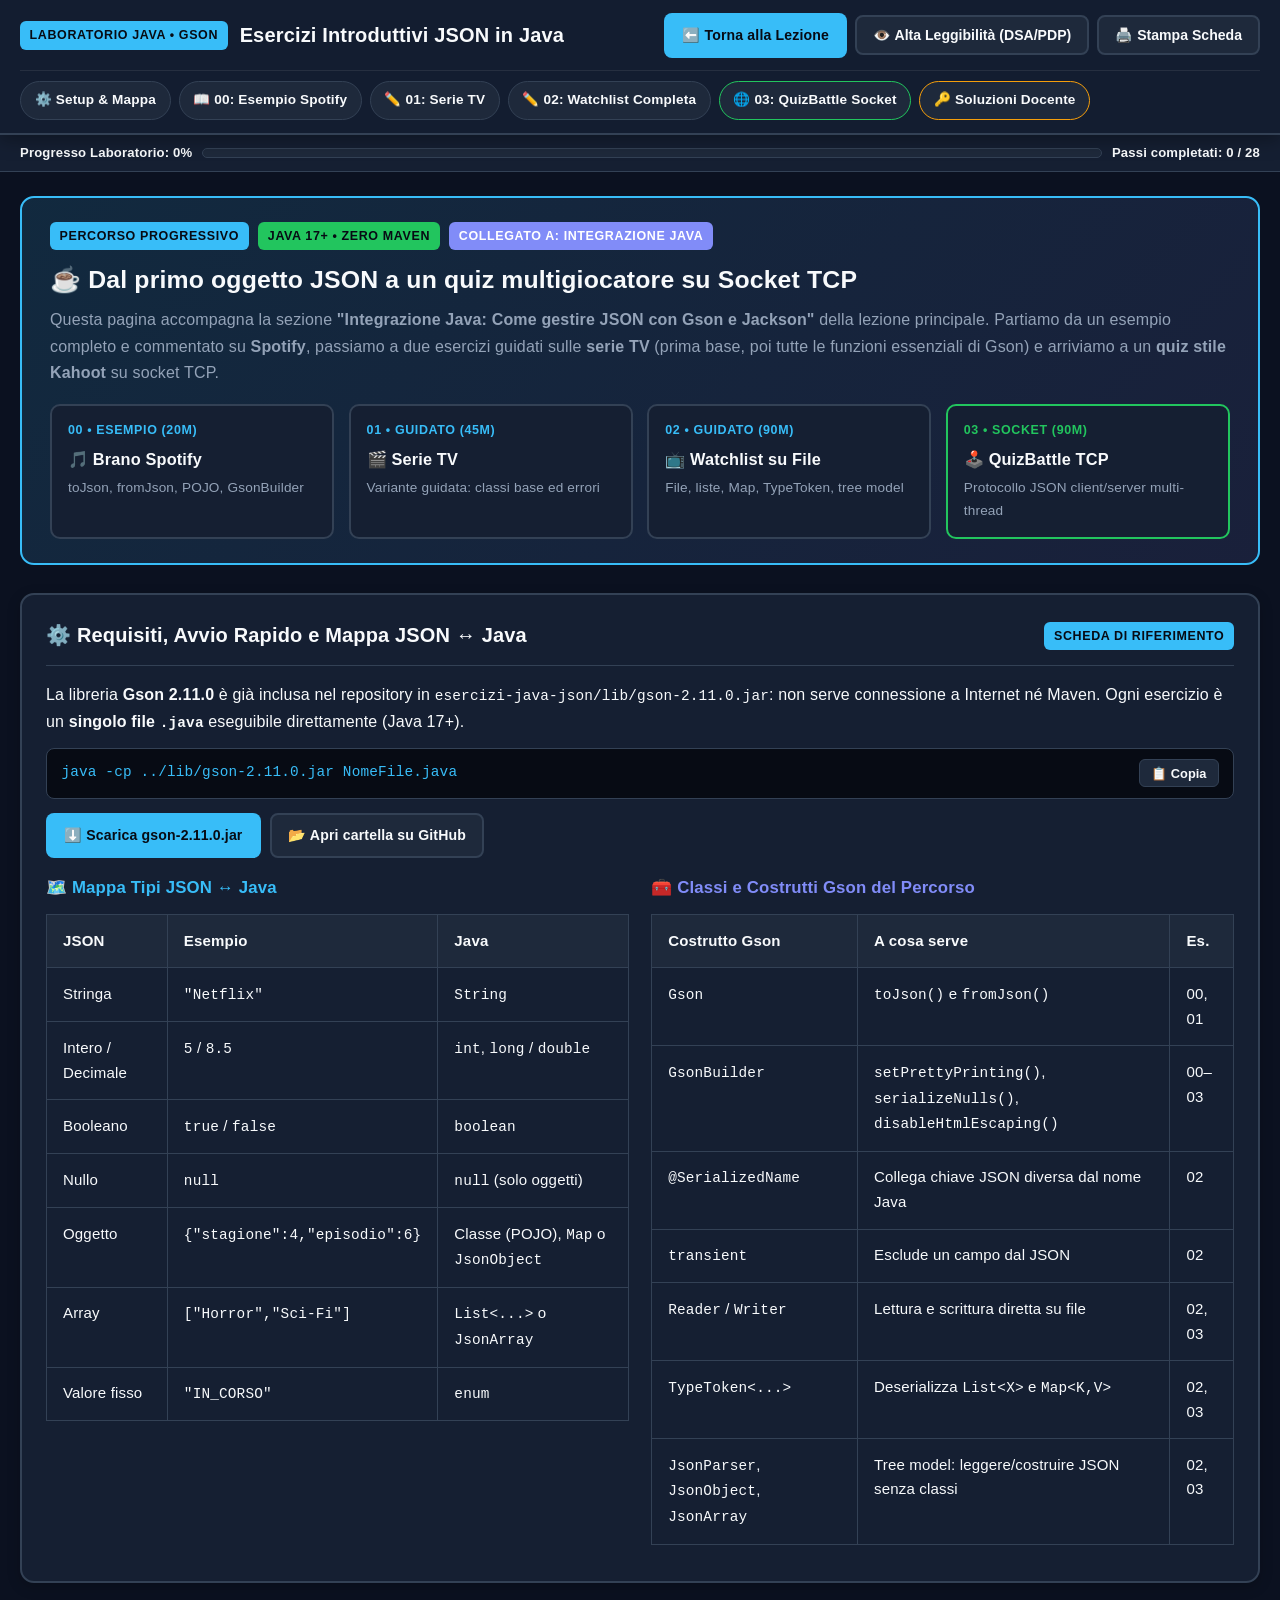
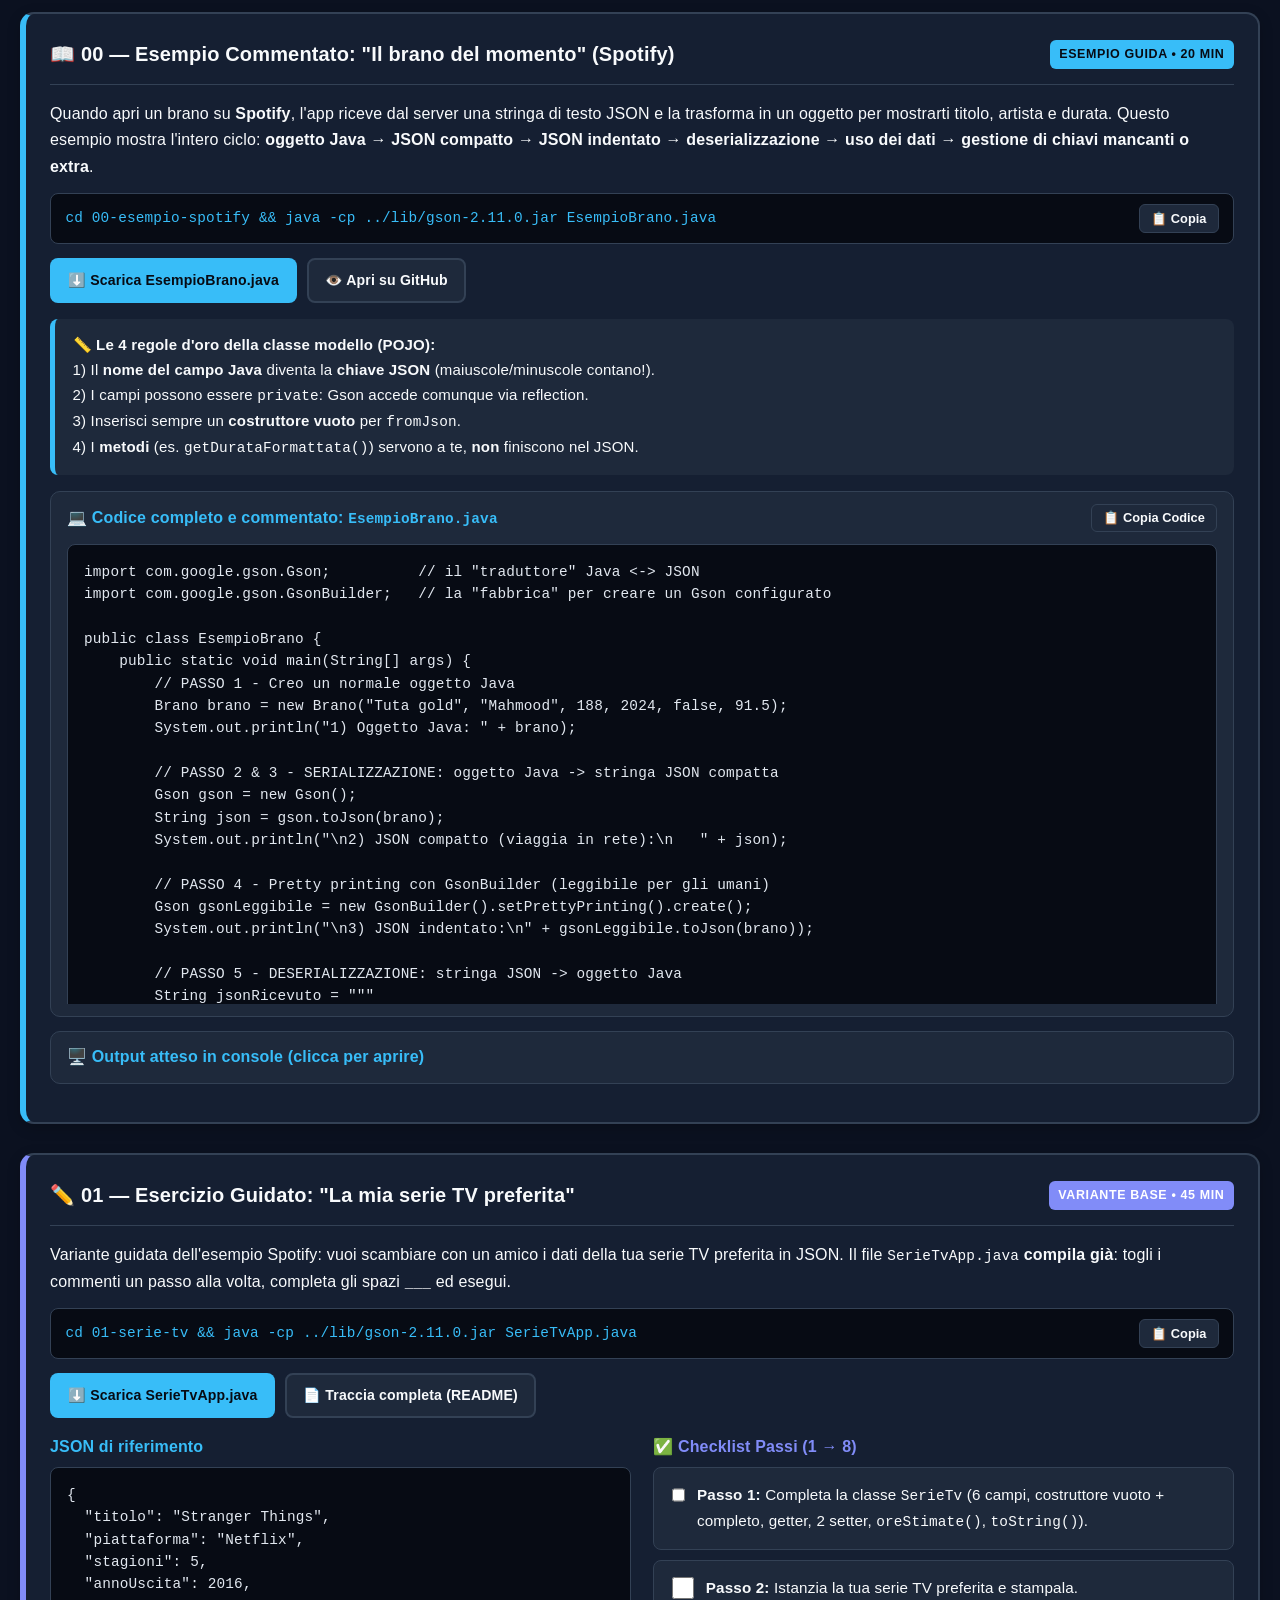
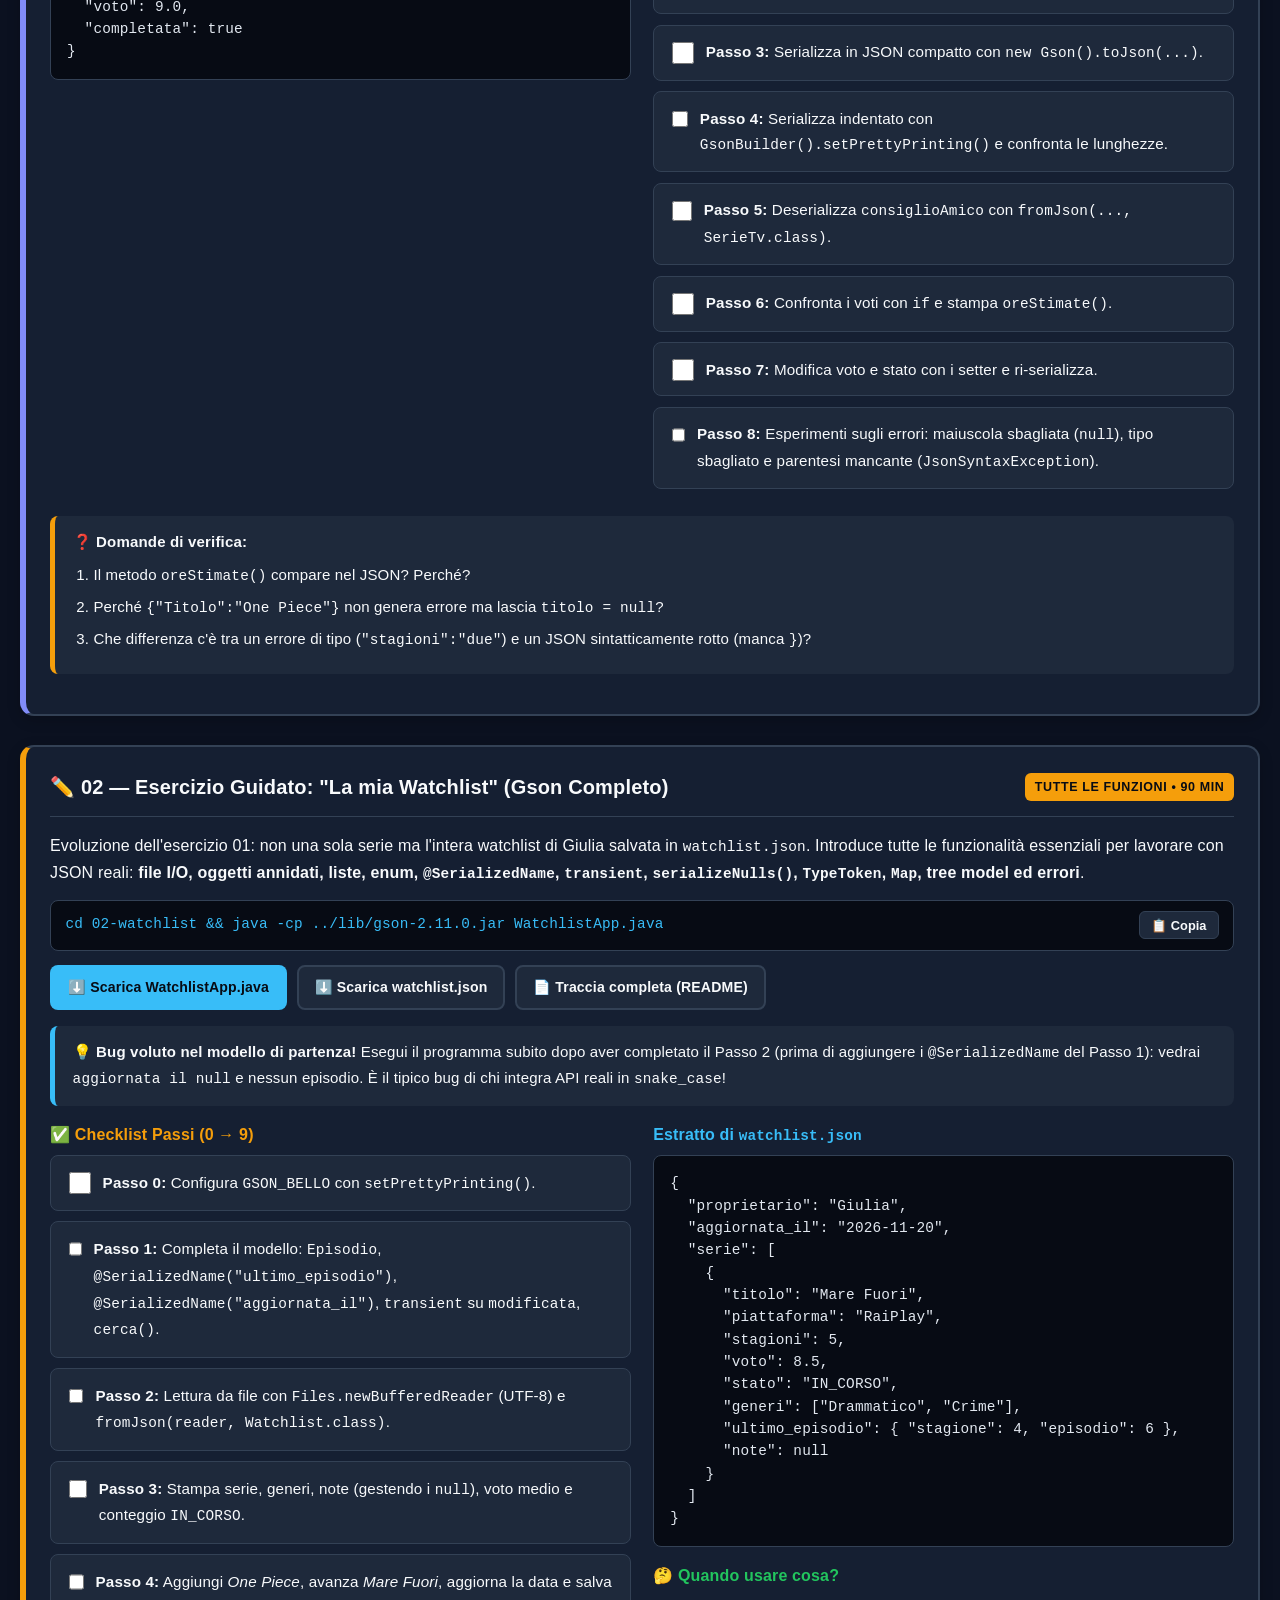
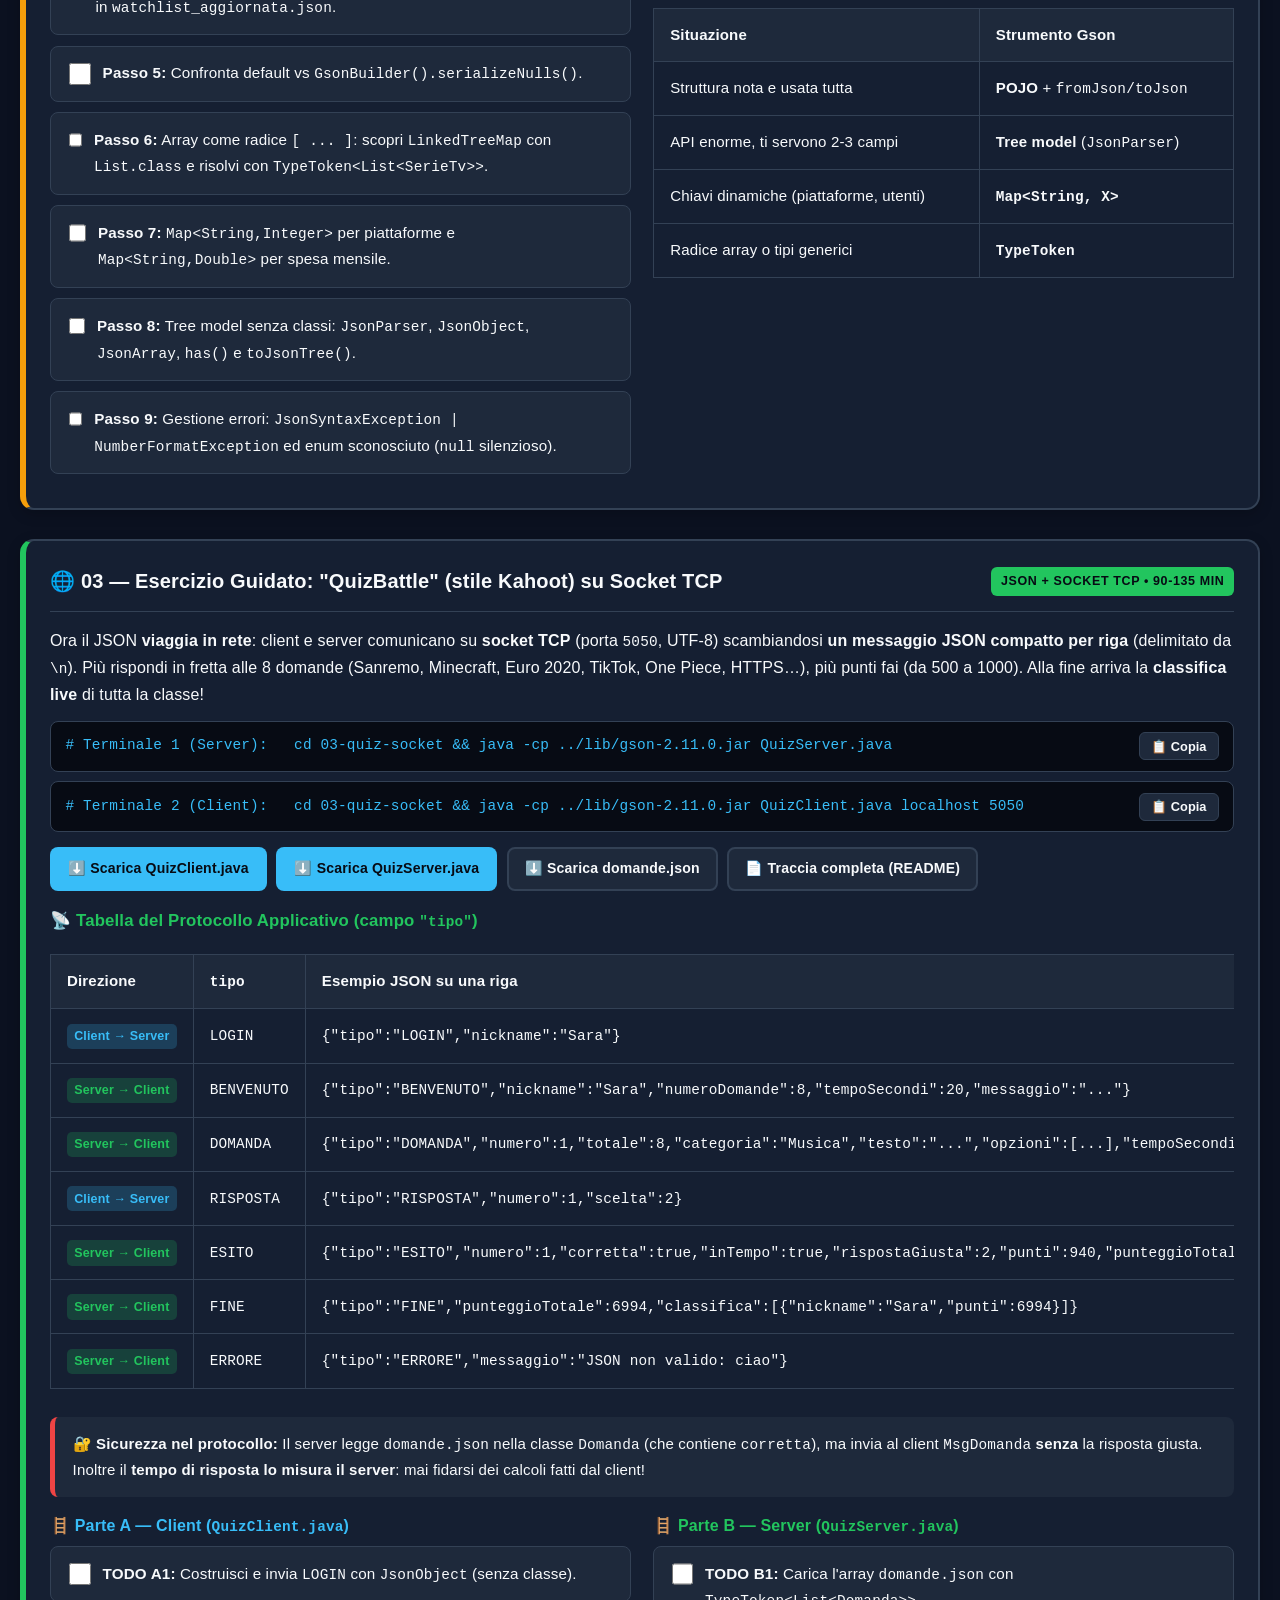
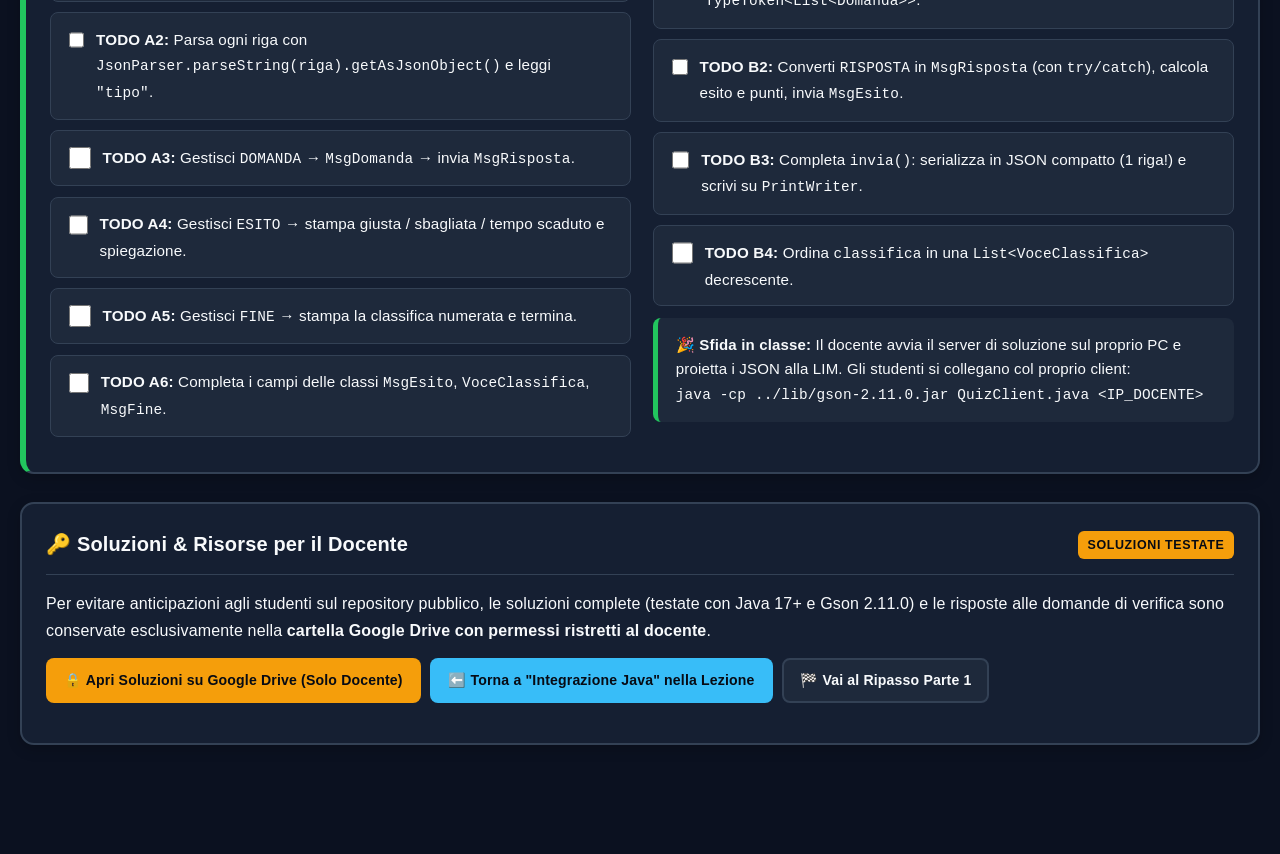
==== commit 7046ce4a: "Chore: Keep Java JSON solutions exclusively on restricted Google Drive folder (remove from public re" ====
--- a/esercizi-java-json.html
+++ b/esercizi-java-json.html
@@ -676,10 +676,10 @@
         <span class="badge-tag" style="background: var(--accent-amber); color: #070b14;">SOLUZIONI TESTATE</span>
       </div>
       <p style="margin-bottom: 0.9rem;">
-        Tutte le soluzioni compilano e funzionano con Java 17+ e Gson 2.11.0, incluse le risposte sintetiche alle domande di verifica.
+        Per evitare anticipazioni agli studenti sul repository pubblico, le soluzioni complete (testate con Java 17+ e Gson 2.11.0) e le risposte alle domande di verifica sono conservate esclusivamente nella <strong>cartella Google Drive con permessi ristretti al docente</strong>.
       </p>
       <div class="file-actions">
-        <a class="btn btn-amber" href="https://github.com/Amarte81/tpsit-5-json-markdown-xml/tree/main/esercizi-java-json/soluzioni" target="_blank" rel="noopener">🔑 Apri Soluzioni su GitHub</a>
+        <a class="btn btn-amber" href="https://drive.google.com/drive/folders/1yV7m3AczpaI7VMtezJ8sqaxKD1zEsE8R" target="_blank" rel="noopener">🔒 Apri Soluzioni su Google Drive (Solo Docente)</a>
         <a class="btn btn-primary" href="index.html#integrazione-java-json">⬅️ Torna a "Integrazione Java" nella Lezione</a>
         <a class="btn btn-secondary" href="index.html#fine-parte-1">🏁 Vai al Ripasso Parte 1</a>
       </div>
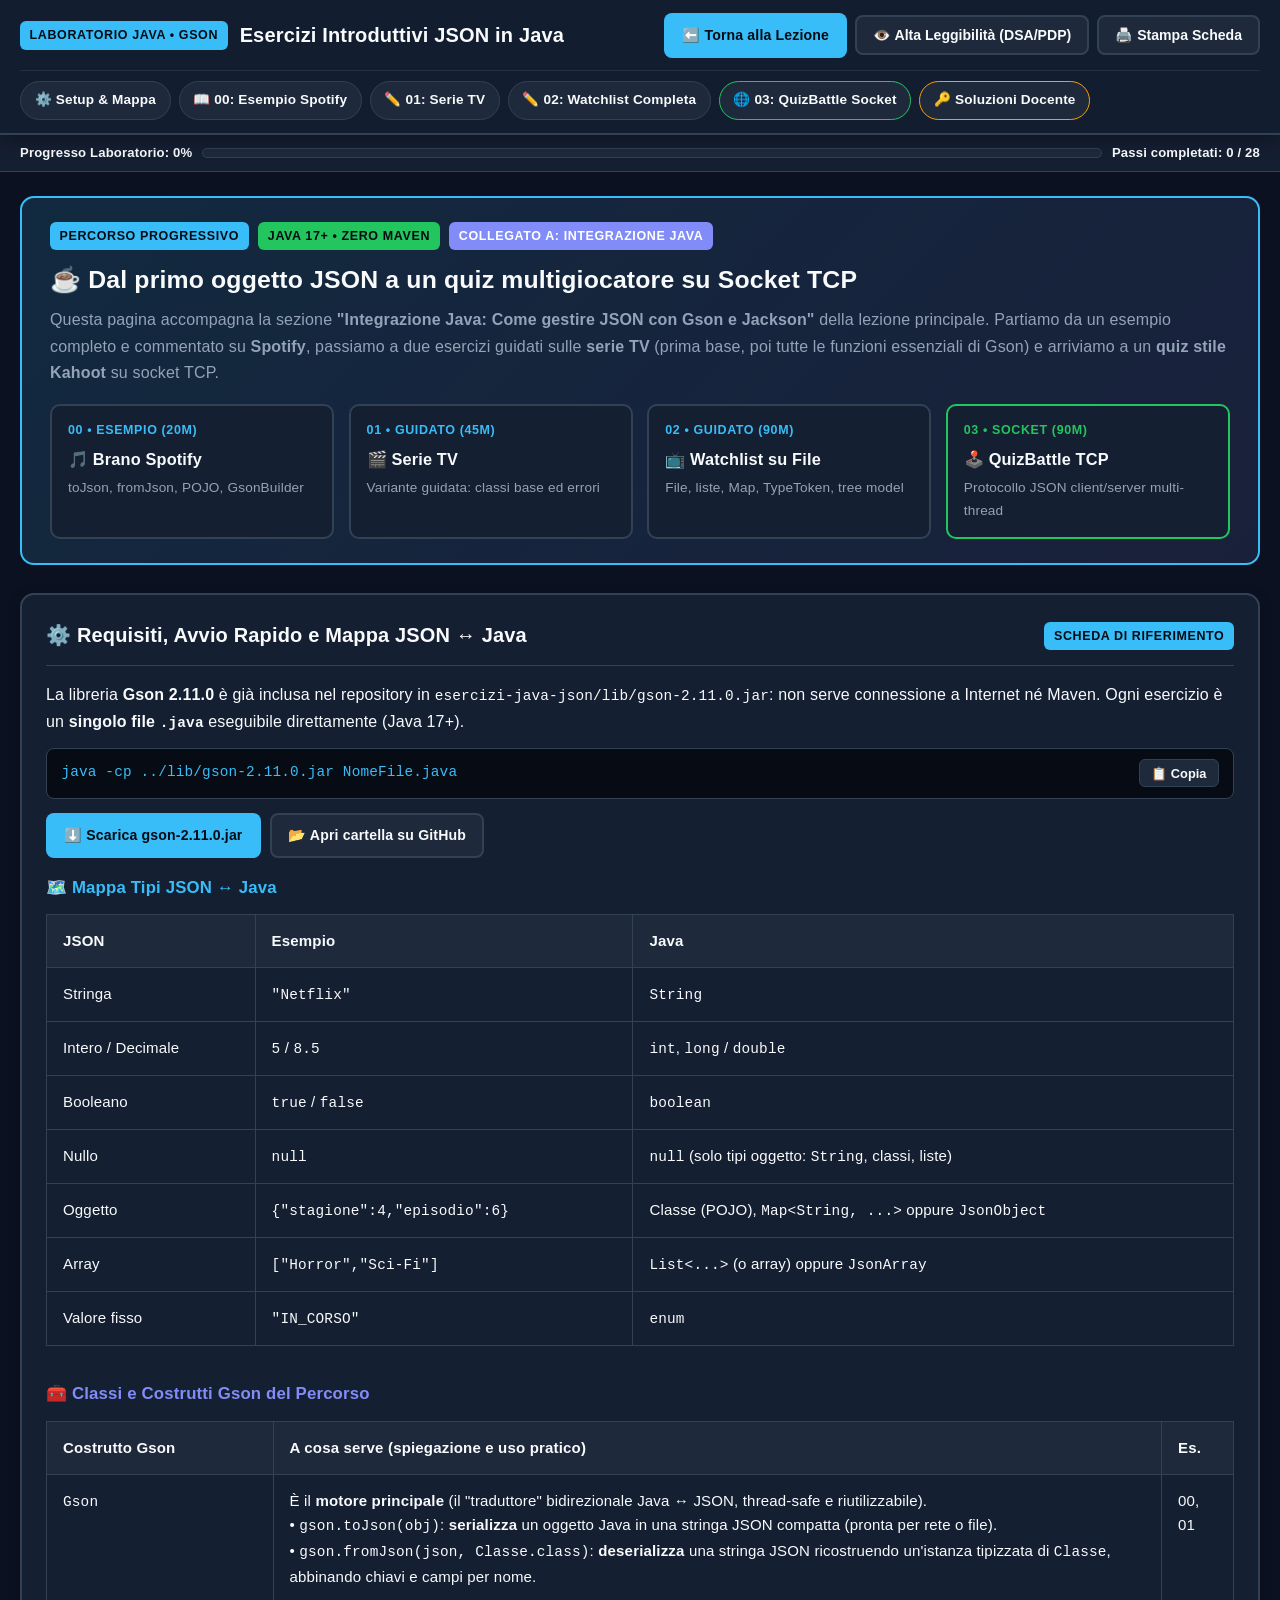
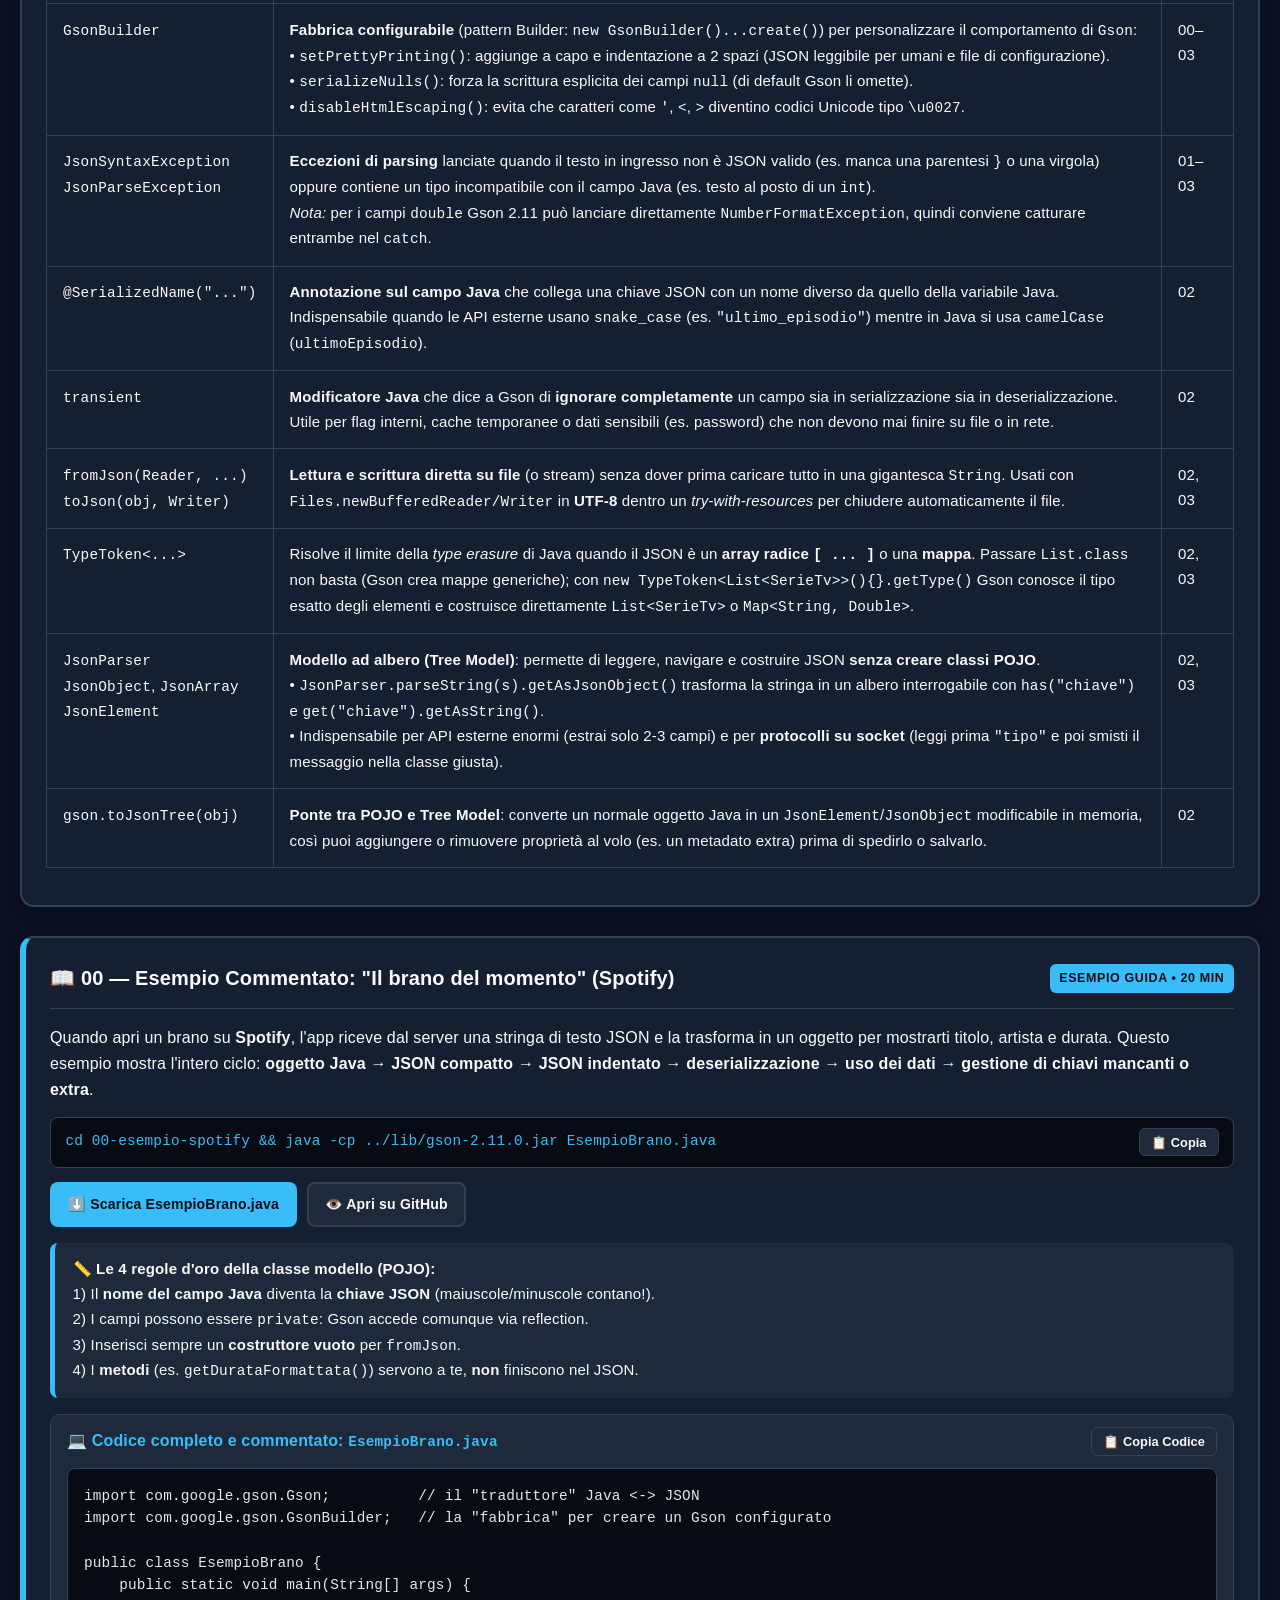
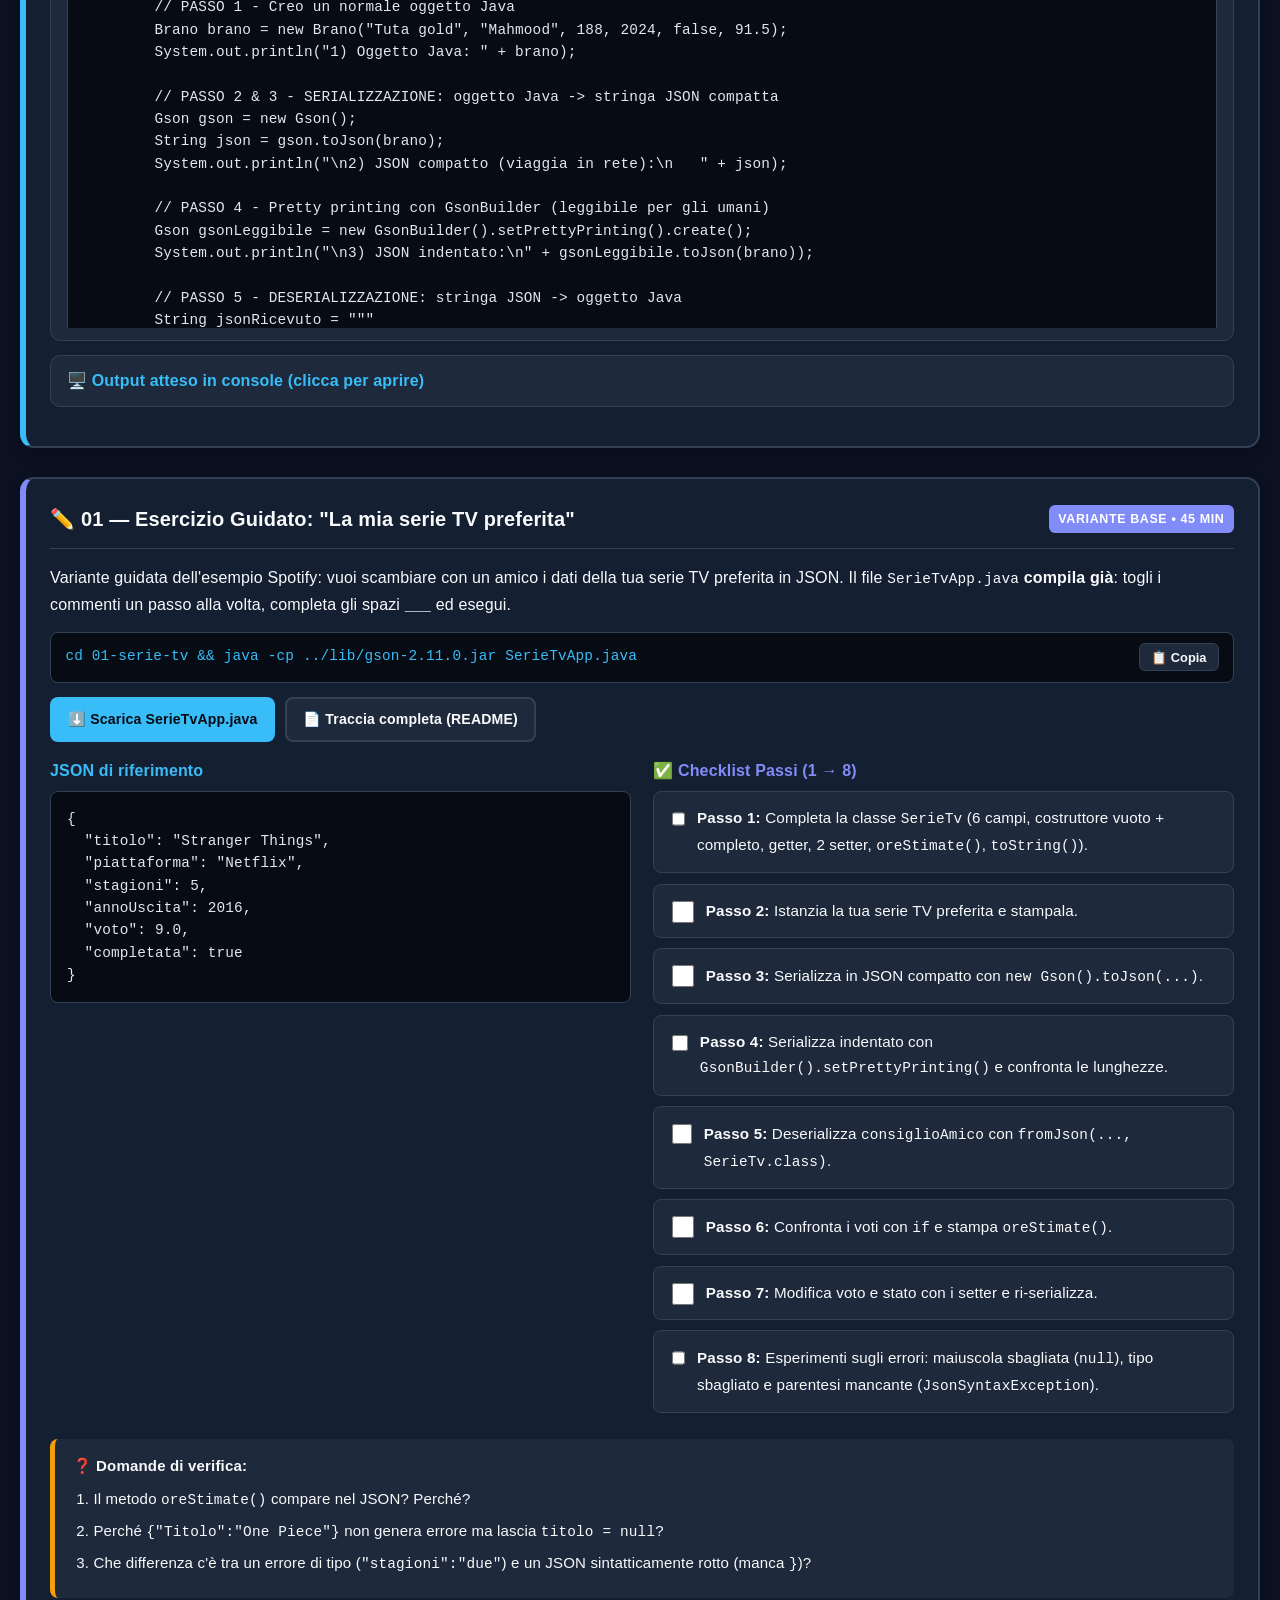
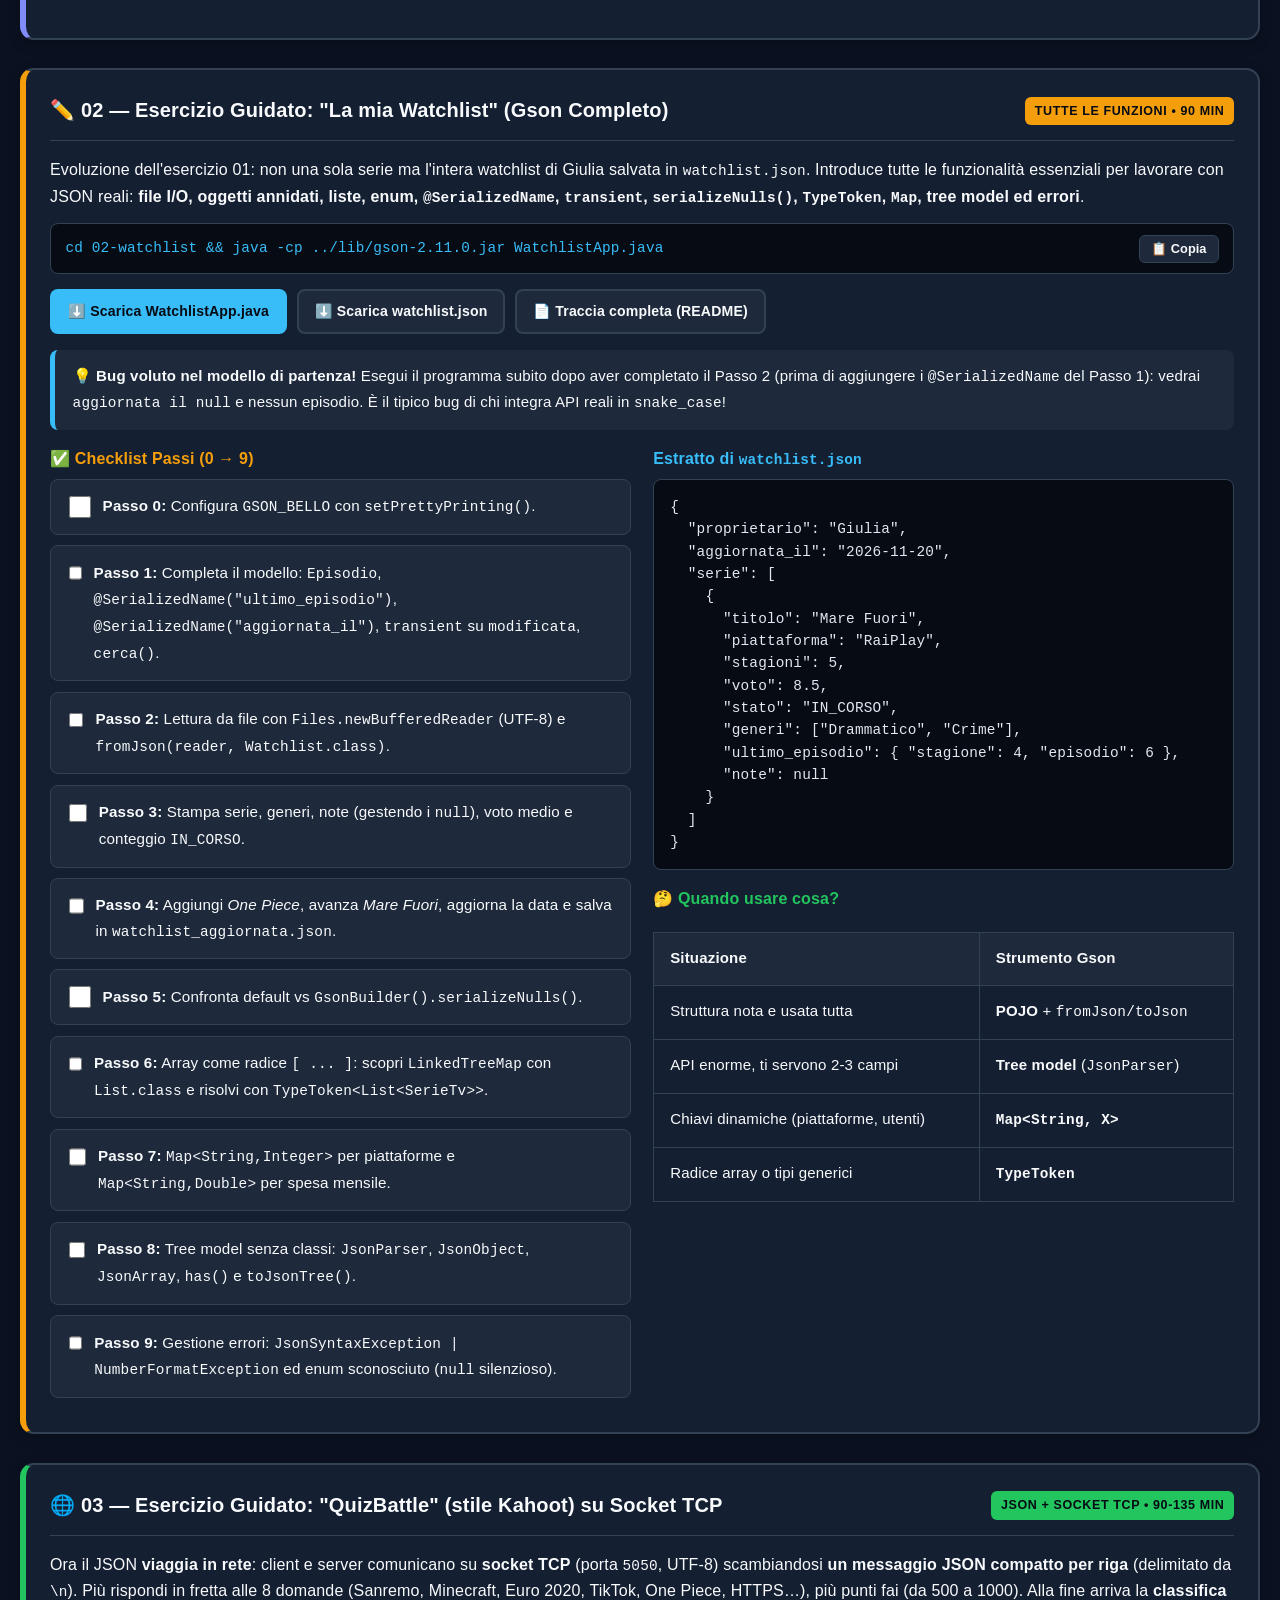
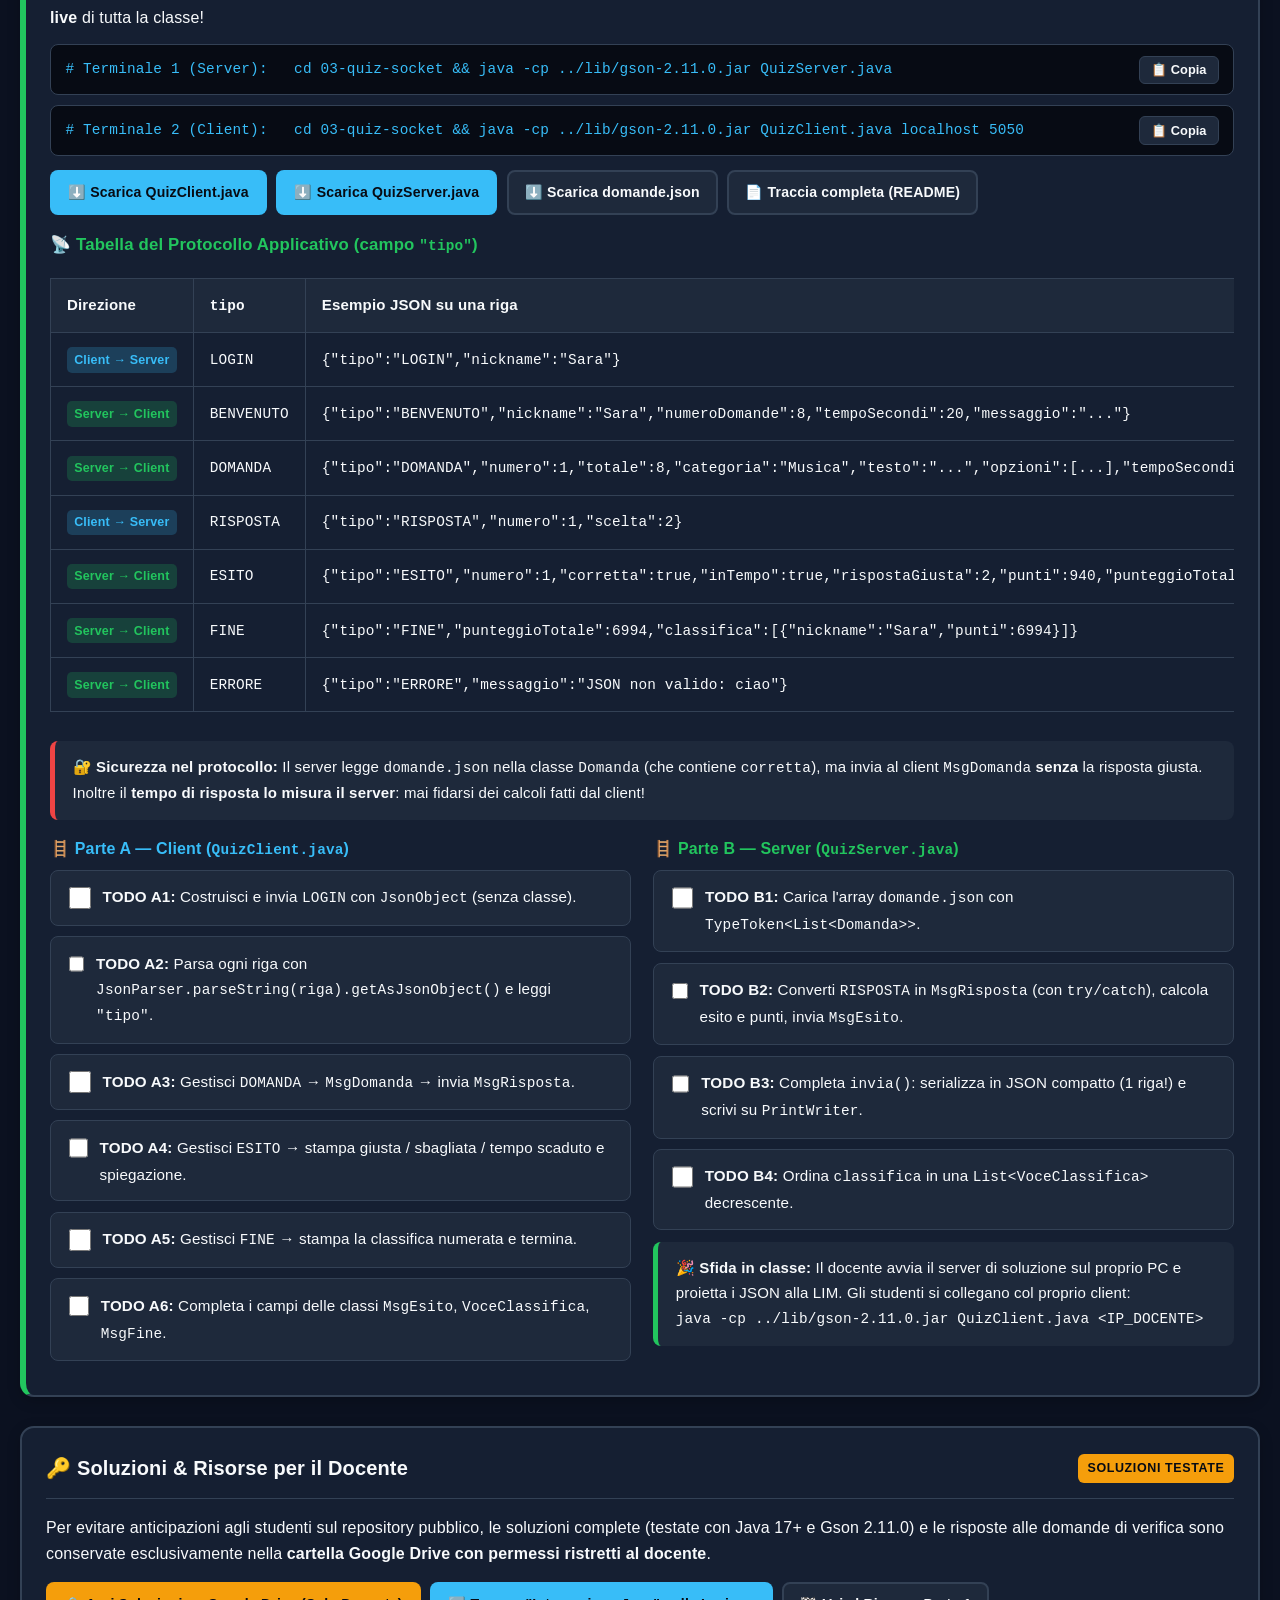
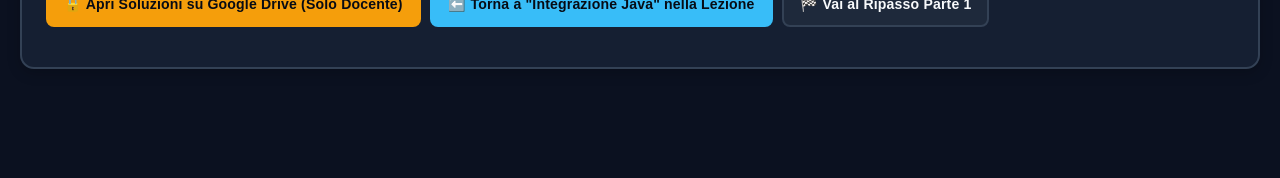
==== commit ad9ffc16: "Docs: Detail Gson constructs explanations in esercizi-java-json.html and README" ====
--- a/esercizi-java-json.html
+++ b/esercizi-java-json.html
@@ -281,42 +281,104 @@
         <a class="btn btn-secondary" href="https://github.com/Amarte81/tpsit-5-json-markdown-xml/tree/main/esercizi-java-json" target="_blank" rel="noopener">📂 Apri cartella su GitHub</a>
       </div>
 
-      <div class="grid-2" style="margin-top: 1rem;">
-        <div class="table-scroll">
-          <h3 style="font-size: 1.05rem; color: var(--accent-blue); margin-bottom: 0.4rem;">🗺️ Mappa Tipi JSON ↔ Java</h3>
-          <table class="data-table">
-            <thead>
-              <tr><th>JSON</th><th>Esempio</th><th>Java</th></tr>
-            </thead>
-            <tbody>
-              <tr><td>Stringa</td><td><code>"Netflix"</code></td><td><code>String</code></td></tr>
-              <tr><td>Intero / Decimale</td><td><code>5</code> / <code>8.5</code></td><td><code>int</code>, <code>long</code> / <code>double</code></td></tr>
-              <tr><td>Booleano</td><td><code>true</code> / <code>false</code></td><td><code>boolean</code></td></tr>
-              <tr><td>Nullo</td><td><code>null</code></td><td><code>null</code> (solo oggetti)</td></tr>
-              <tr><td>Oggetto</td><td><code>{"stagione":4,"episodio":6}</code></td><td>Classe (POJO), <code>Map</code> o <code>JsonObject</code></td></tr>
-              <tr><td>Array</td><td><code>["Horror","Sci-Fi"]</code></td><td><code>List&lt;...&gt;</code> o <code>JsonArray</code></td></tr>
-              <tr><td>Valore fisso</td><td><code>"IN_CORSO"</code></td><td><code>enum</code></td></tr>
-            </tbody>
-          </table>
-        </div>
-
-        <div class="table-scroll">
-          <h3 style="font-size: 1.05rem; color: var(--accent-indigo); margin-bottom: 0.4rem;">🧰 Classi e Costrutti Gson del Percorso</h3>
-          <table class="data-table">
-            <thead>
-              <tr><th>Costrutto Gson</th><th>A cosa serve</th><th>Es.</th></tr>
-            </thead>
-            <tbody>
-              <tr><td><code>Gson</code></td><td><code>toJson()</code> e <code>fromJson()</code></td><td>00, 01</td></tr>
-              <tr><td><code>GsonBuilder</code></td><td><code>setPrettyPrinting()</code>, <code>serializeNulls()</code>, <code>disableHtmlEscaping()</code></td><td>00–03</td></tr>
-              <tr><td><code>@SerializedName</code></td><td>Collega chiave JSON diversa dal nome Java</td><td>02</td></tr>
-              <tr><td><code>transient</code></td><td>Esclude un campo dal JSON</td><td>02</td></tr>
-              <tr><td><code>Reader</code> / <code>Writer</code></td><td>Lettura e scrittura diretta su file</td><td>02, 03</td></tr>
-              <tr><td><code>TypeToken&lt;...&gt;</code></td><td>Deserializza <code>List&lt;X&gt;</code> e <code>Map&lt;K,V&gt;</code></td><td>02, 03</td></tr>
-              <tr><td><code>JsonParser</code>, <code>JsonObject</code>, <code>JsonArray</code></td><td>Tree model: leggere/costruire JSON senza classi</td><td>02, 03</td></tr>
-            </tbody>
-          </table>
-        </div>
+      <div class="table-scroll" style="margin-top: 1rem;">
+        <h3 style="font-size: 1.05rem; color: var(--accent-blue); margin-bottom: 0.4rem;">🗺️ Mappa Tipi JSON ↔ Java</h3>
+        <table class="data-table">
+          <thead>
+            <tr><th>JSON</th><th>Esempio</th><th>Java</th></tr>
+          </thead>
+          <tbody>
+            <tr><td>Stringa</td><td><code>"Netflix"</code></td><td><code>String</code></td></tr>
+            <tr><td>Intero / Decimale</td><td><code>5</code> / <code>8.5</code></td><td><code>int</code>, <code>long</code> / <code>double</code></td></tr>
+            <tr><td>Booleano</td><td><code>true</code> / <code>false</code></td><td><code>boolean</code></td></tr>
+            <tr><td>Nullo</td><td><code>null</code></td><td><code>null</code> (solo tipi oggetto: <code>String</code>, classi, liste)</td></tr>
+            <tr><td>Oggetto</td><td><code>{"stagione":4,"episodio":6}</code></td><td>Classe (POJO), <code>Map&lt;String, ...&gt;</code> oppure <code>JsonObject</code></td></tr>
+            <tr><td>Array</td><td><code>["Horror","Sci-Fi"]</code></td><td><code>List&lt;...&gt;</code> (o array) oppure <code>JsonArray</code></td></tr>
+            <tr><td>Valore fisso</td><td><code>"IN_CORSO"</code></td><td><code>enum</code></td></tr>
+          </tbody>
+        </table>
+      </div>
+
+      <div class="table-scroll" style="margin-top: 1.35rem;">
+        <h3 style="font-size: 1.05rem; color: var(--accent-indigo); margin-bottom: 0.4rem;">🧰 Classi e Costrutti Gson del Percorso</h3>
+        <table class="data-table">
+          <thead>
+            <tr><th style="min-width: 180px;">Costrutto Gson</th><th>A cosa serve (spiegazione e uso pratico)</th><th style="width: 72px;">Es.</th></tr>
+          </thead>
+          <tbody>
+            <tr>
+              <td><code>Gson</code></td>
+              <td>
+                È il <strong>motore principale</strong> (il "traduttore" bidirezionale Java ↔ JSON, thread-safe e riutilizzabile).<br />
+                • <code>gson.toJson(obj)</code>: <strong>serializza</strong> un oggetto Java in una stringa JSON compatta (pronta per rete o file).<br />
+                • <code>gson.fromJson(json, Classe.class)</code>: <strong>deserializza</strong> una stringa JSON ricostruendo un'istanza tipizzata di <code>Classe</code>, abbinando chiavi e campi per nome.
+              </td>
+              <td>00, 01</td>
+            </tr>
+            <tr>
+              <td><code>GsonBuilder</code></td>
+              <td>
+                <strong>Fabbrica configurabile</strong> (pattern Builder: <code>new GsonBuilder()...create()</code>) per personalizzare il comportamento di <code>Gson</code>:<br />
+                • <code>setPrettyPrinting()</code>: aggiunge a capo e indentazione a 2 spazi (JSON leggibile per umani e file di configurazione).<br />
+                • <code>serializeNulls()</code>: forza la scrittura esplicita dei campi <code>null</code> (di default Gson li omette).<br />
+                • <code>disableHtmlEscaping()</code>: evita che caratteri come <code>'</code>, <code>&lt;</code>, <code>&gt;</code> diventino codici Unicode tipo <code>\u0027</code>.
+              </td>
+              <td>00–03</td>
+            </tr>
+            <tr>
+              <td><code>JsonSyntaxException</code><br /><code>JsonParseException</code></td>
+              <td>
+                <strong>Eccezioni di parsing</strong> lanciate quando il testo in ingresso non è JSON valido (es. manca una parentesi <code>}</code> o una virgola) oppure contiene un tipo incompatibile con il campo Java (es. testo al posto di un <code>int</code>).<br />
+                <em>Nota:</em> per i campi <code>double</code> Gson 2.11 può lanciare direttamente <code>NumberFormatException</code>, quindi conviene catturare entrambe nel <code>catch</code>.
+              </td>
+              <td>01–03</td>
+            </tr>
+            <tr>
+              <td><code>@SerializedName("...")</code></td>
+              <td>
+                <strong>Annotazione sul campo Java</strong> che collega una chiave JSON con un nome diverso da quello della variabile Java. Indispensabile quando le API esterne usano <code>snake_case</code> (es. <code>"ultimo_episodio"</code>) mentre in Java si usa <code>camelCase</code> (<code>ultimoEpisodio</code>).
+              </td>
+              <td>02</td>
+            </tr>
+            <tr>
+              <td><code>transient</code></td>
+              <td>
+                <strong>Modificatore Java</strong> che dice a Gson di <strong>ignorare completamente</strong> un campo sia in serializzazione sia in deserializzazione. Utile per flag interni, cache temporanee o dati sensibili (es. password) che non devono mai finire su file o in rete.
+              </td>
+              <td>02</td>
+            </tr>
+            <tr>
+              <td><code>fromJson(Reader, ...)</code><br /><code>toJson(obj, Writer)</code></td>
+              <td>
+                <strong>Lettura e scrittura diretta su file</strong> (o stream) senza dover prima caricare tutto in una gigantesca <code>String</code>. Usati con <code>Files.newBufferedReader/Writer</code> in <strong>UTF-8</strong> dentro un <em>try-with-resources</em> per chiudere automaticamente il file.
+              </td>
+              <td>02, 03</td>
+            </tr>
+            <tr>
+              <td><code>TypeToken&lt;...&gt;</code></td>
+              <td>
+                Risolve il limite della <em>type erasure</em> di Java quando il JSON è un <strong>array radice <code>[ ... ]</code></strong> o una <strong>mappa</strong>. Passare <code>List.class</code> non basta (Gson crea mappe generiche); con <code>new TypeToken&lt;List&lt;SerieTv&gt;&gt;(){}.getType()</code> Gson conosce il tipo esatto degli elementi e costruisce direttamente <code>List&lt;SerieTv&gt;</code> o <code>Map&lt;String, Double&gt;</code>.
+              </td>
+              <td>02, 03</td>
+            </tr>
+            <tr>
+              <td><code>JsonParser</code><br /><code>JsonObject</code>, <code>JsonArray</code><br /><code>JsonElement</code></td>
+              <td>
+                <strong>Modello ad albero (Tree Model)</strong>: permette di leggere, navigare e costruire JSON <strong>senza creare classi POJO</strong>.<br />
+                • <code>JsonParser.parseString(s).getAsJsonObject()</code> trasforma la stringa in un albero interrogabile con <code>has("chiave")</code> e <code>get("chiave").getAsString()</code>.<br />
+                • Indispensabile per API esterne enormi (estrai solo 2-3 campi) e per <strong>protocolli su socket</strong> (leggi prima <code>"tipo"</code> e poi smisti il messaggio nella classe giusta).
+              </td>
+              <td>02, 03</td>
+            </tr>
+            <tr>
+              <td><code>gson.toJsonTree(obj)</code></td>
+              <td>
+                <strong>Ponte tra POJO e Tree Model</strong>: converte un normale oggetto Java in un <code>JsonElement</code>/<code>JsonObject</code> modificabile in memoria, così puoi aggiungere o rimuovere proprietà al volo (es. un metadato extra) prima di spedirlo o salvarlo.
+              </td>
+              <td>02</td>
+            </tr>
+          </tbody>
+        </table>
       </div>
     </section>
 
